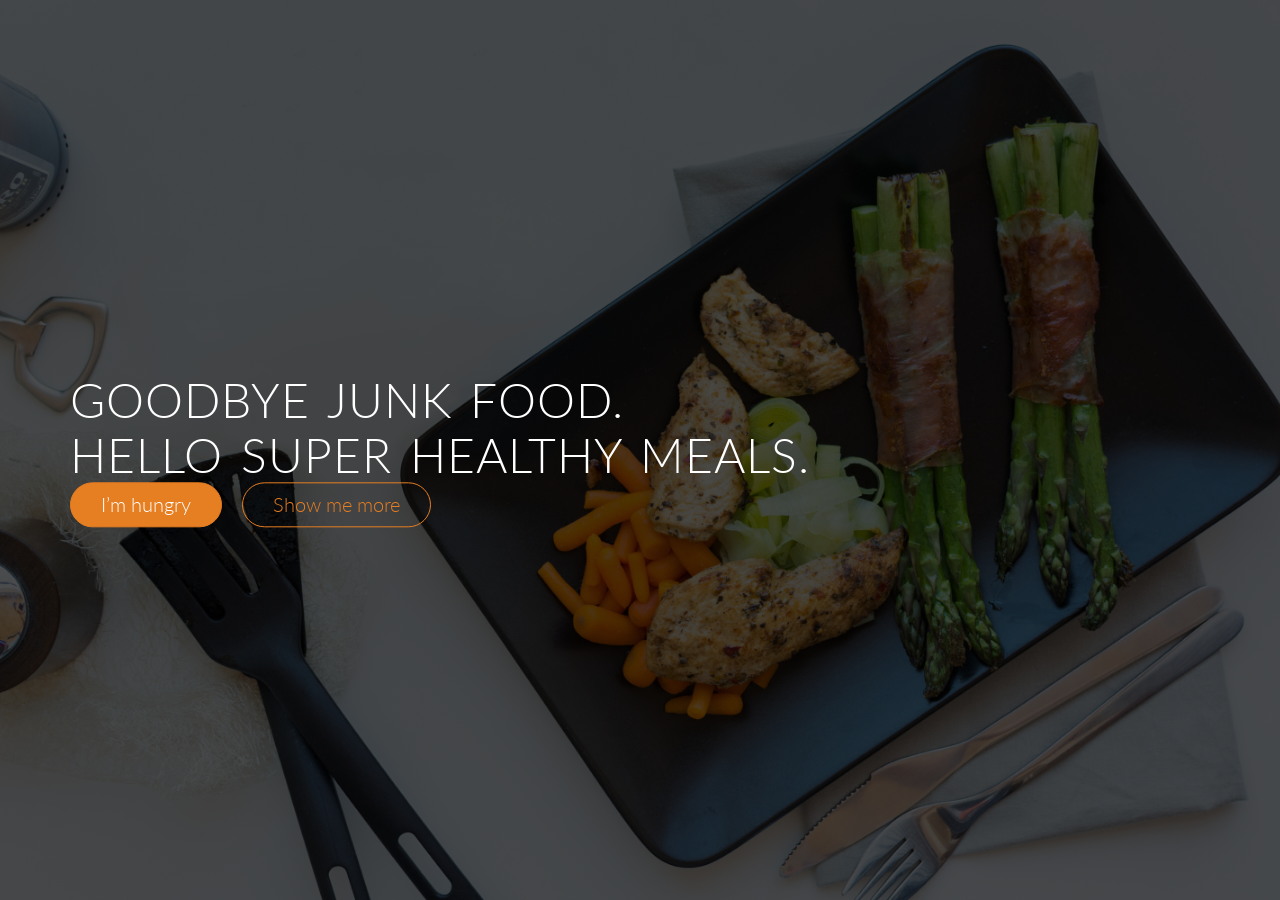
==== index.html @ d39f3443 "Updated" ====
<!DOCTYPE html>
<html lang="en">
    <head>
        <link rel="stylesheet" type="text/css" href="vendors/css/normalize.css">
        <link rel="stylesheet" type="text/css" href="resources/css/style.css">
        <link rel="stylesheet" type="text/css" href="vendors/css/grid.css">
        <link href="https://fonts.googleapis.com/css2?family=Lato:ital,wght@0,100;0,300;0,400;1,300&display=swap" rel="stylesheet">
        <title>The Food Factory</title>

    </head>

    <body>
        <header>
            <div class="hero-text-box">
                <h1>Goodbye junk food.<br> Hello super healthy meals.</h1>
                <a class ="btn btn-full" href="#">I’m hungry </a> 
                <a class ="btn btn-ghost" href="#">Show me more </a>
            </div>

        </header>

    </body>
</html>
---- resources/css/style.css ----
*{
    margin: 0;
    padding: 0;
    box-sizing: border-box;
}

html{
    background-color: #ffffff;
    color:#555555;
    font-weight: 300;
    font-size: 20px;
    font-family: 'Lato','Arial',sans-serif;
    text-rendering: optimizeLegibility;

}
.row{
    max-width: 1140px;
    margin: 0 auto;
}

header{
    background-image:linear-gradient(rgba(0,0,0,0.7),rgba(0,0,0,0.7)), url(img/hero.jpg);
    background-size: cover;
    background-position: center;
    height: 100vh;
}
h1{
    color: #ffffff;
    margin: 0;
    font-size: 240%;
    font-weight: 300;
    text-transform: uppercase;
    letter-spacing: 1px;
    word-spacing: 4px;
}
.hero-text-box{
    position: absolute;
    width: 1140px;
    top: 50%;
    left: 50%;
    transform: translate(-50%,-50%);
}
.btn:link,
.btn:visited {
    display: inline-block;
    padding: 10px 30px;
    font-weight: 300;
    text-decoration: none;
    border-radius: 200px;
    transition: background-color 0.2s,border 0.2s,color 0.2s;
}

.btn-full:link,
.btn-full:visited{
    background-color: #e67e22 ;
    border: 1px solid #e67e22;
    color: #ffffff;
    margin-right: 15px;
}
.btn-ghost:link,
.btn-ghost:visited{
    border: 1px solid #e67e22;
    color: #e67e22;
}
.btn:hover,
.btn:active{
    background-color: #cf6d17;
}

.btn-full:hover,
.btn-full:active{
    border: 1px solid #cf6d17;
}
.btn-ghost:hover,
.btn-ghost:active{
    border: 1px solid #cf6d17;
    color: #ffffff;
}
---- vendors/css/grid.css ----
/*  SECTIONS  ============================================================================= */

.section {
	clear: both;
	padding: 0px;
	margin: 0px;
}

/*  GROUPING  ============================================================================= */

.row {
    zoom: 1; /* For IE 6/7 (trigger hasLayout) */
}

.row:before,
.row:after {
    content:"";
    display:table;
}
.row:after {
    clear:both;
}

/*  GRID COLUMN SETUP   ==================================================================== */

.col {
	display: block;
	float:left;
	margin: 1% 0 1% 1.6%;
}

.col:first-child { margin-left: 0; } /* all browsers except IE6 and lower */


/*  REMOVE MARGINS AS ALL GO FULL WIDTH AT 480 PIXELS */

@media only screen and (max-width: 480px) {
	.col { 
		/*margin: 1% 0 1% 0%;*/
        margin: 0;
	}
}


/*  GRID OF TWO   ============================================================================= */


.span-2-of-2 {
	width: 100%;
}

.span-1-of-2 {
	width: 49.2%;
}

/*  GO FULL WIDTH AT LESS THAN 480 PIXELS */

@media only screen and (max-width: 480px) {
	.span-2-of-2 {
		width: 100%; 
	}
	.span-1-of-2 {
		width: 100%; 
	}
}


/*  GRID OF THREE   ============================================================================= */

	
.span-3-of-3 {
	width: 100%; 
}

.span-2-of-3 {
	width: 66.13%; 
}

.span-1-of-3 {
	width: 32.26%; 
}


/*  GO FULL WIDTH AT LESS THAN 480 PIXELS */

@media only screen and (max-width: 480px) {
	.span-3-of-3 {
		width: 100%; 
	}
	.span-2-of-3 {
		width: 100%; 
	}
	.span-1-of-3 {
		width: 100%;
	}
}

/*  GRID OF FOUR   ============================================================================= */

	
.span-4-of-4 {
	width: 100%; 
}

.span-3-of-4 {
	width: 74.6%; 
}

.span-2-of-4 {
	width: 49.2%; 
}

.span-1-of-4 {
	width: 23.8%; 
}


/*  GO FULL WIDTH AT LESS THAN 480 PIXELS */

@media only screen and (max-width: 480px) {
	.span-4-of-4 {
		width: 100%; 
	}
	.span-3-of-4 {
		width: 100%; 
	}
	.span-2-of-4 {
		width: 100%; 
	}
	.span-1-of-4 {
		width: 100%; 
	}
}


/*  GRID OF FIVE   ============================================================================= */

	
.span-5-of-5 {
	width: 100%;
}

.span-4-of-5 {
  	width: 79.68%; 
}

.span-3-of-5 {
  	width: 59.36%; 
}

.span-2-of-5 {
  	width: 39.04%;
}

.span-1-of-5 {
  	width: 18.72%;
}


/*  GO FULL WIDTH AT LESS THAN 480 PIXELS */

@media only screen and (max-width: 480px) {
	.span-5-of-5 {
		width: 100%; 
	}
	.span-4-of-5 {
		width: 100%; 
	}
	.span-3-of-5 {
		width: 100%; 
	}
	.span-2-of-5 {
		width: 100%; 
	}
	.span-1-of-5 {
		width: 100%; 
	}
}


/*  GRID OF SIX   ============================================================================= */


.span-6-of-6 {
	width: 100%;
}

.span-5-of-6 {
  	width: 83.06%;
}

.span-4-of-6 {
  	width: 66.13%;
}

.span-3-of-6 {
  	width: 49.2%;
}

.span-2-of-6 {
  	width: 32.26%;
}

.span-1-of-6 {
  	width: 15.33%;
}


/*  GO FULL WIDTH AT LESS THAN 480 PIXELS */

@media only screen and (max-width: 480px) {
	.span-6-of-6 {
		width: 100%; 
	}
	.span-5-of-6 {
		width: 100%; 
	}
	.span-4-of-6 {
		width: 100%; 
	}
	.span-3-of-6 {
		width: 100%; 
	}
	.span-2-of-6 {
		width: 100%; 
	}
	.span-1-of-6 {
		width: 100%; 
	}
}



/*  GRID OF SEVEN   ============================================================================= */


.span-7-of-7 {
	width: 100%;
}

.span-6-of-7 {
	width: 85.48%;
}

.span-5-of-7 {
  	width: 70.97%;
}

.span-4-of-7 {
  	width: 56.45%;
}

.span-3-of-7 {
  	width: 41.94%;
}

.span-2-of-7 {
  	width: 27.42%;
}

.span-1-of-7 {
  	width: 12.91%;
}


/*  GO FULL WIDTH AT LESS THAN 480 PIXELS */

@media only screen and (max-width: 480px) {
	.span-7-of-7 {
		width: 100%; 
	}
	.span-6-of-7 {
		width: 100%; 
	}
	.span-5-of-7 {
		width: 100%; 
	}
	.span-4-of-7 {
		width: 100%; 
	}
	.span-3-of-7 {
		width: 100%; 
	}
	.span-2-of-7 {
		width: 100%; 
	}
	.span-1-of-7 {
		width: 100%; 
	}
}


/*  GRID OF EIGHT   ============================================================================= */

	
.span-8-of-8 {
	width: 100%;
}

.span-7-of-8 {
	width: 87.3%; 
}

.span-6-of-8 {
	width: 74.6%; 
}

.span-5-of-8 {
	width: 61.9%; 
}

.span-4-of-8 {
	width: 49.2%; 
}

.span-3-of-8 {
	width: 36.5%;
}

.span-2-of-8 {
	width: 23.8%; 
}

.span-1-of-8 {
	width: 11.1%; 
}


/*  GO FULL WIDTH AT LESS THAN 480 PIXELS */

@media only screen and (max-width: 480px) {
	.span-8-of-8 {
		width: 100%; 
	}
	.span-7-of-8 {
		width: 100%; 
	}
	.span-6-of-8 {
		width: 100%; 
	}
	.span-5-of-8 {
		width: 100%; 
	}
	.span-4-of-8 {
		width: 100%; 
	}
	.span-3-of-8 {
		width: 100%; 
	}
	.span-2-of-8 {
		width: 100%; 
	}
	.span-1-of-8 {
		width: 100%; 
	}
}


/*  GRID OF NINE   ============================================================================= */


.span-9-of-9 {
	width: 100%;
}

.span-8-of-9 {
	width: 88.71%;
}

.span-7-of-9 {
	width: 77.42%; 
}

.span-6-of-9 {
	width: 66.13%; 
}

.span-5-of-9 {
	width: 54.84%; 
}

.span-4-of-9 {
	width: 43.55%; 
}

.span-3-of-9 {
	width: 32.26%;
}

.span-2-of-9 {
	width: 20.97%; 
}

.span-1-of-9 {
	width: 9.68%; 
}


/*  GO FULL WIDTH AT LESS THAN 480 PIXELS */

@media only screen and (max-width: 480px) {
	.span-9-of-9 {
		width: 100%; 
	}
	.span-8-of-9 {
		width: 100%; 
	}
	.span-7-of-9 {
		width: 100%; 
	}
	.span-6-of-9 {
		width: 100%; 
	}
	.span-5-of-9 {
		width: 100%; 
	}
	.span-4-of-9 {
		width: 100%; 
	}
	.span-3-of-9 {
		width: 100%; 
	}
	.span-2-of-9 {
		width: 100%; 
	}
	.span-1-of-9 {
		width: 100%; 
	}
}


/*  GRID OF TEN   ============================================================================= */


.span-10-of-10 {
	width: 100%;
}

.span-9-of-10 {
	width: 89.84%;
}

.span-8-of-10 {
	width: 79.68%;
}

.span-7-of-10 {
	width: 69.52%; 
}

.span-6-of-10 {
	width: 59.36%; 
}

.span-5-of-10 {
	width: 49.2%; 
}

.span-4-of-10 {
	width: 39.04%; 
}

.span-3-of-10 {
	width: 28.88%;
}

.span-2-of-10 {
	width: 18.72%; 
}

.span-1-of-10 {
	width: 8.56%; 
}


/*  GO FULL WIDTH AT LESS THAN 480 PIXELS */

@media only screen and (max-width: 480px) {
	.span-10-of-10 {
		width: 100%; 
	}
	.span-9-of-10 {
		width: 100%; 
	}
	.span-8-of-10 {
		width: 100%; 
	}
	.span-7-of-10 {
		width: 100%; 
	}
	.span-6-of-10 {
		width: 100%; 
	}
	.span-5-of-10 {
		width: 100%; 
	}
	.span-4-of-10 {
		width: 100%; 
	}
	.span-3-of-10 {
		width: 100%; 
	}
	.span-2-of-10 {
		width: 100%; 
	}
	.span-1-of-10 {
		width: 100%; 
	}
}


/*  GRID OF ELEVEN   ============================================================================= */

.span-11-of-11 {
	width: 100%;
}

.span-10-of-11 {
	width: 90.76%;
}

.span-9-of-11 {
	width: 81.52%;
}

.span-8-of-11 {
	width: 72.29%;
}

.span-7-of-11 {
	width: 63.05%; 
}

.span-6-of-11 {
	width: 53.81%; 
}

.span-5-of-11 {
	width: 44.58%; 
}

.span-4-of-11 {
	width: 35.34%; 
}

.span-3-of-11 {
	width: 26.1%;
}

.span-2-of-11 {
	width: 16.87%; 
}

.span-1-of-11 {
	width: 7.63%; 
}


/*  GO FULL WIDTH AT LESS THAN 480 PIXELS */

@media only screen and (max-width: 480px) {
	.span-11-of-11 {
		width: 100%; 
	}
	.span-10-of-11 {
		width: 100%; 
	}
	.span-9-of-11 {
		width: 100%; 
	}
	.span-8-of-11 {
		width: 100%; 
	}
	.span-7-of-11 {
		width: 100%; 
	}
	.span-6-of-11 {
		width: 100%; 
	}
	.span-5-of-11 {
		width: 100%; 
	}
	.span-4-of-11 {
		width: 100%; 
	}
	.span-3-of-11 {
		width: 100%; 
	}
	.span-2-of-11 {
		width: 100%; 
	}
	.span-1-of-11 {
		width: 100%; 
	}
}


/*  GRID OF TWELVE   ============================================================================= */

.span-12-of-12 {
	width: 100%;
}

.span-11-of-12 {
	width: 91.53%;
}

.span-10-of-12 {
	width: 83.06%;
}

.span-9-of-12 {
	width: 74.6%;
}

.span-8-of-12 {
	width: 66.13%;
}

.span-7-of-12 {
	width: 57.66%; 
}

.span-6-of-12 {
	width: 49.2%; 
}

.span-5-of-12 {
	width: 40.73%; 
}

.span-4-of-12 {
	width: 32.26%; 
}

.span-3-of-12 {
	width: 23.8%;
}

.span-2-of-12 {
	width: 15.33%; 
}

.span-1-of-12 {
	width: 6.86%; 
}


/*  GO FULL WIDTH AT LESS THAN 480 PIXELS */

@media only screen and (max-width: 480px) {
	.span-12-of-12 {
		width: 100%; 
	}
	.span-11-of-12 {
		width: 100%; 
	}
	.span-10-of-12 {
		width: 100%; 
	}
	.span-9-of-12 {
		width: 100%; 
	}
	.span-8-of-12 {
		width: 100%; 
	}
	.span-7-of-12 {
		width: 100%; 
	}
	.span-6-of-12 {
		width: 100%; 
	}
	.span-5-of-12 {
		width: 100%; 
	}
	.span-4-of-12 {
		width: 100%; 
	}
	.span-3-of-12 {
		width: 100%; 
	}
	.span-2-of-12 {
		width: 100%; 
	}
	.span-1-of-12 {
		width: 100%; 
	}
}
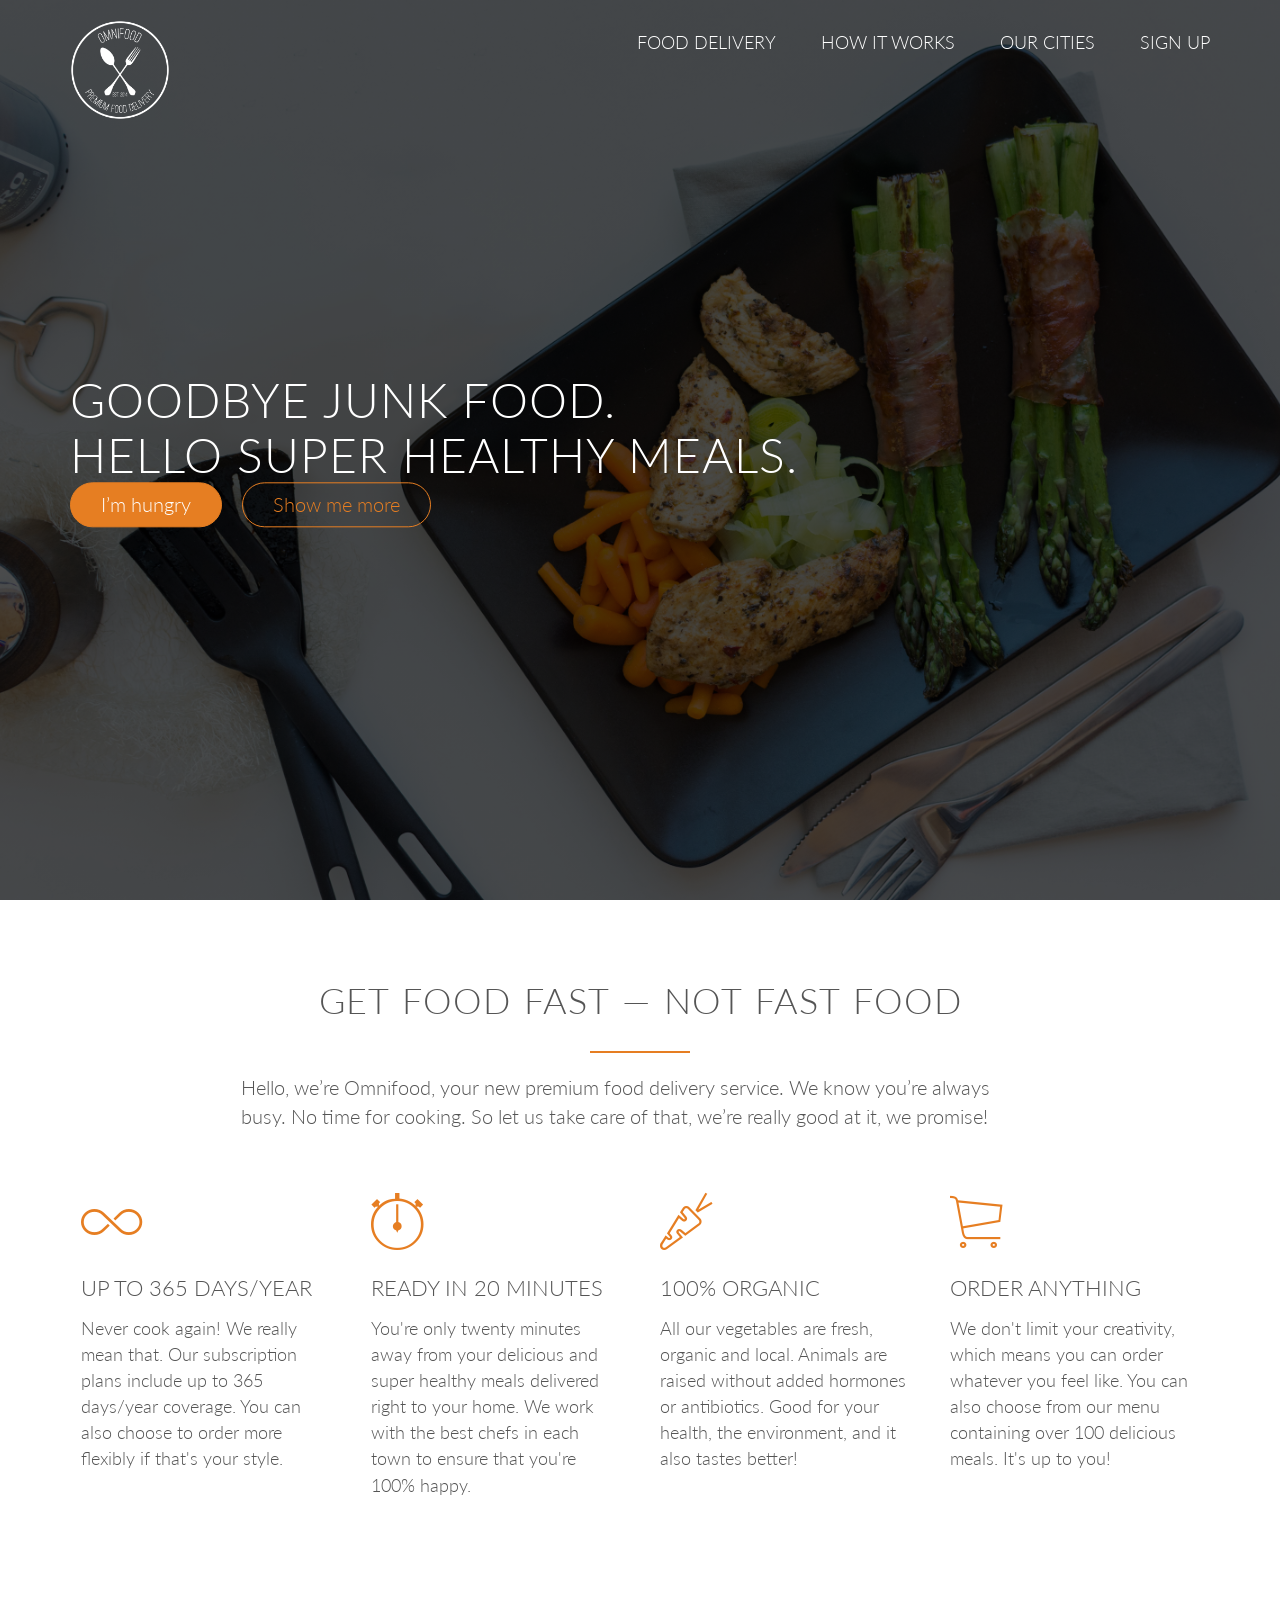
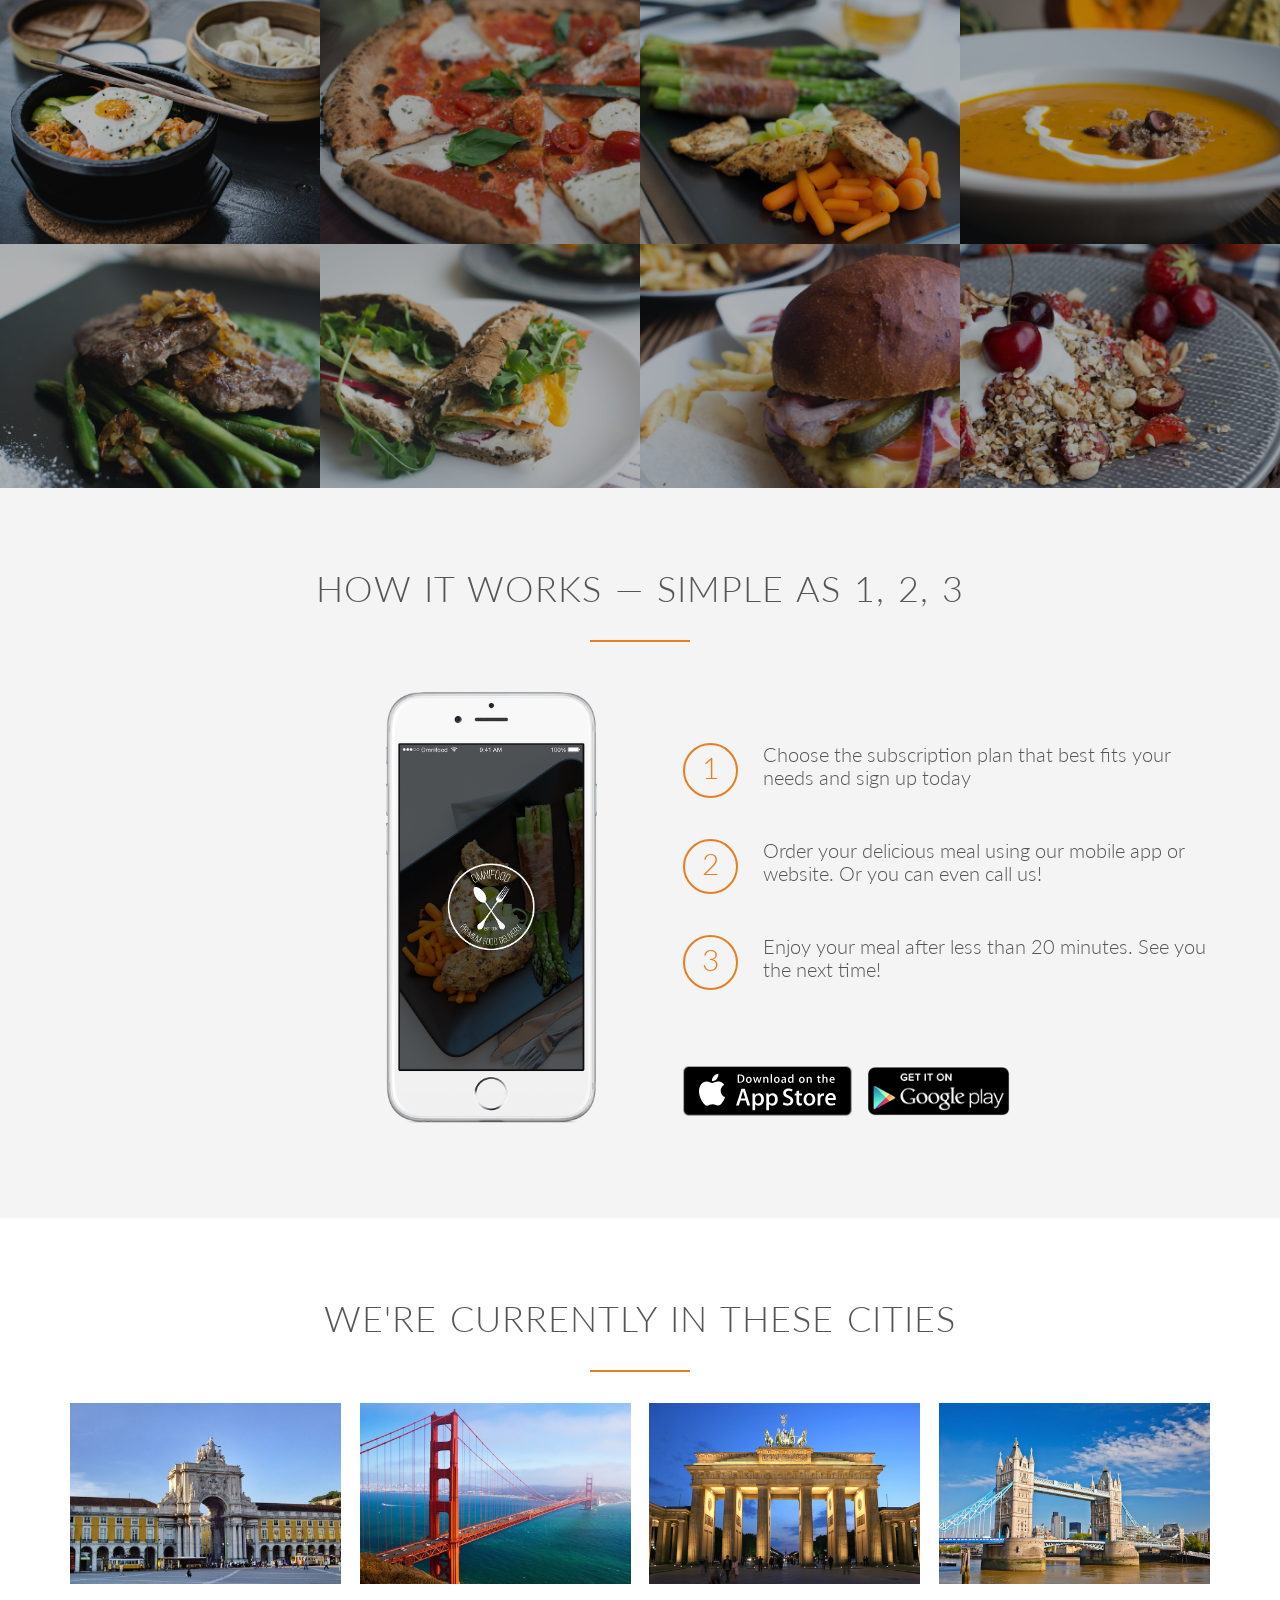
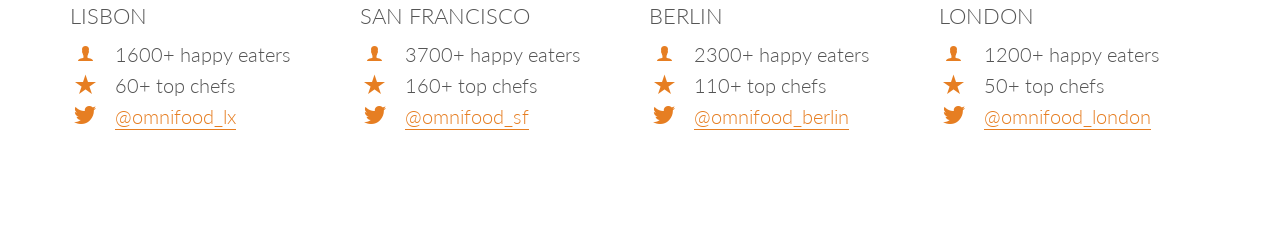
==== commit 0bbc74e0: "Updated New Sections" ====
--- a/index.html
+++ b/index.html
@@ -4,6 +4,7 @@
         <link rel="stylesheet" type="text/css" href="vendors/css/normalize.css">
         <link rel="stylesheet" type="text/css" href="resources/css/style.css">
         <link rel="stylesheet" type="text/css" href="vendors/css/grid.css">
+        <link rel="stylesheet" type="text/css" href="vendors/css/ionicons.min.css">
         <link href="https://fonts.googleapis.com/css2?family=Lato:ital,wght@0,100;0,300;0,400;1,300&display=swap" rel="stylesheet">
         <title>The Food Factory</title>
 
@@ -11,13 +12,207 @@
 
     <body>
         <header>
+            <nav>
+                <div class="row">
+                    <img src="resources/img/logo-white.png" alt="Omnifood logo" class ="logo">
+                    <ul class ="main-nav">
+                        <li><a href="#">Food delivery</a></li>
+                        <li><a href="#">How it works</a></li>
+                        <li><a href="#">Our cities</a></li>    
+                        <li><a href="#">Sign up</a></li>                            
+                    </ul>
+                </div>
+            </nav>
             <div class="hero-text-box">
                 <h1>Goodbye junk food.<br> Hello super healthy meals.</h1>
                 <a class ="btn btn-full" href="#">I’m hungry </a> 
                 <a class ="btn btn-ghost" href="#">Show me more </a>
             </div>
-
         </header>
-
+        <section class="section-features">
+            <div class="row">
+                <h2>Get food fast &mdash; not fast food</h2>
+                <p class="long-copy">
+                    Hello, we’re Omnifood, your new premium food delivery service. We know you’re always busy. No time for cooking. So let us take care of that, we’re really good at it, we promise!
+                </p>
+            </div>
+            <div class="row">
+                <div class="col span-1-of-4 box">
+                    <i class="ion-ios-infinite-outline icon-big"></i>
+                    <h3>Up to 365 days/year</h3>
+                    <p>
+                       Never cook again! We really mean that. Our subscription plans include up to 365 days/year coverage. You can also choose to order more flexibly if that's your style.
+                    </p>
+                </div>
+                <div class="col span-1-of-4 box">
+                    <i class="ion-ios-stopwatch-outline icon-big"></i>
+                    <h3>Ready in 20 minutes</h3>
+                    <p>
+                        You're only twenty minutes away from your delicious and super healthy meals delivered right to your home. We work with the best chefs in each town to ensure that you're 100% happy.
+                    </p>
+                </div>
+                <div class="col span-1-of-4 box">
+                    <i class="ion-ios-nutrition-outline icon-big"></i>
+                    <h3>100% organic</h3>
+                    <p>
+                        All our vegetables are fresh, organic and local. Animals are raised without added hormones or antibiotics. Good for your health, the environment, and it also tastes better!
+                    </p>
+                </div>
+                <div class="col span-1-of-4 box">
+                    <i class="ion-ios-cart-outline icon-big"></i>
+                    <h3>Order anything</h3>
+                    <p>
+                        We don't limit your creativity, which means you can order whatever you feel like. You can also choose from our menu containing over 100 delicious meals. It's up to you!
+                    </p>
+                </div>
+            </div>
+        </section>
+        <section class="section-meals">
+            <ul class="meal-showcase cleaxfix">
+                <li>
+                    <figure class="meal-photo">
+                        <img src="resources/img/1.jpg" alt="Korean bibimbap with egg and vegetables">
+                    </figure>
+                </li>
+                <li>
+                    <figure class="meal-photo">
+                        <img src="resources/img/2.jpg" alt="Simple italian pizza with cherry tomatoes">
+                    </figure>
+                </li>
+                <li>
+                    <figure class="meal-photo">
+                        <img src="resources/img/3.jpg" alt="Chicken breast steak with vegetables">
+                    </figure>
+                </li>
+                <li>
+                    <figure class="meal-photo">
+                        <img src="resources/img/4.jpg" alt="Autumn pumpkin soup">
+                    </figure>
+                </li>
+            </ul>
+            <ul class="meal-showcase cleaxfix ">
+                <li>
+                    <figure class="meal-photo">
+                        <img src="resources/img/5.jpg" alt="Paleo beef steak with vegetables">
+                    </figure>
+                </li>
+                <li>
+                    <figure class="meal-photo">
+                        <img src="resources/img/6.jpg" alt="Healthy baguette with egg and vegetables">
+                    </figure>
+                </li>
+                <li>
+                    <figure class="meal-photo">
+                        <img src="resources/img/7.jpg" alt="Burger with cheddar and bacon">
+                    </figure>
+                </li>
+                <li>
+                    <figure class="meal-photo">
+                        <img src="resources/img/8.jpg" alt="Granola with cherries and strawberries">
+                    </figure>
+                </li>
+            </ul>
+        </section>
+        <section class="section-steps">
+            <div class="row">
+                <h2>How it works &mdash; Simple as 1, 2, 3</h2>
+            </div>
+            <div class="row">
+                <div class="col span-1-of-2 steps-box">
+                    <img src="resources/img/app-iPhone.png" alt="Omnifood app on Iphone" class="app-screen">
+                </div>
+                <div class="col span-1-of-2 steps-box">
+                    <div class="work-steps">
+                        <div>1</div>
+                        <p>Choose the subscription plan that best fits your needs and sign up today</p>
+                    </div>
+                    <div class="work-steps">
+                        <div>2</div>
+                        <p>Order your delicious meal using our mobile app or website. Or you can even call us!</p>
+                    </div>
+                    <div class="work-steps">
+                        <div>3</div>
+                        <p>Enjoy your meal after less than 20 minutes. See you the next time!</p>
+                    </div>
+
+                    <a href="#" class="btn-app"><img src="resources/img/download-app.svg" alt="App Store Button"> </a>
+                    <a href="#" class="btn-app"><img src="resources/img/download-app-android.png" alt="Play Store Button"> </a>
+                </div>
+            </div>
+
+        </section>
+        <section class="section-cities">
+            <div class="row">
+                <h2>We're currently in these cities</h2>
+            </div>
+            <div class="row">
+                <div class="cities span-1-of-4 col">
+                    <img src="resources/img/lisbon-3.jpg" alt="Lisbon">
+                    <h3>Lisbon</h3>
+                    <div class="cityfeature">
+                        <i class="ion-ios-person icon-small"></i>
+                        1600+ happy eaters
+                    </div>
+                    <div class="cityfeature">
+                        <i class="ion-ios-star icon-small"></i>
+                        60+ top chefs
+                    </div>
+                    <div class="cityfeature">
+                        <i class="ion-social-twitter icon-small"></i>
+                        <a href="#">@omnifood_lx</a>
+                    </div>
+                </div>
+                <div class="cities span-1-of-4 col">
+                    <img src="resources/img/san-francisco.jpg" alt="San Francisco">
+                    <h3>San Francisco</h3>
+                    <div class="cityfeature">
+                        <i class="ion-ios-person icon-small"></i>
+                        3700+ happy eaters
+                    </div>
+                    <div class="cityfeature">
+                        <i class="ion-ios-star icon-small"></i>
+                        160+ top chefs
+                    </div>
+                    <div class="cityfeature">
+                        <i class="ion-social-twitter icon-small"></i>
+                        <a href="#">@omnifood_sf</a>
+                    </div> 
+                </div>
+                <div class="cities span-1-of-4 col">
+                    <img src="resources/img/berlin.jpg" alt="Berlin">
+                    <h3>Berlin</h3>
+                    <div class="cityfeature">
+                        <i class="ion-ios-person icon-small"></i>
+                        2300+ happy eaters
+                    </div>
+                    <div class="cityfeature">
+                        <i class="ion-ios-star icon-small"></i>
+                        110+ top chefs
+                    </div>
+                    <div class="cityfeature">
+                        <i class="ion-social-twitter icon-small"></i>
+                        <a href="#">@omnifood_berlin</a>
+                    </div>
+                </div>
+                <div class="cities span-1-of-4 col">
+                    <img src="resources/img/london.jpg" alt="London">
+                    <h3>London</h3>
+                    <div class="cityfeature">
+                        <i class="ion-ios-person icon-small"></i>
+                        1200+ happy eaters
+                    </div>
+                    <div class="cityfeature">
+                        <i class="ion-ios-star icon-small"></i>
+                        50+ top chefs
+                    </div>
+                    <div class="cityfeature">
+                        <i class="ion-social-twitter icon-small"></i>
+                        <a href="#">@omnifood_london</a>
+                    </div> 
+                </div>
+            </div>
+        </section>
     </body>
-</html>+</html>
+
+
--- a/resources/css/style.css
+++ b/resources/css/style.css
@@ -1,9 +1,11 @@
+/*-------------------------------------------------------*/
+/*BASIC SETUP*/
+/*-------------------------------------------------------*/
 *{
     margin: 0;
     padding: 0;
     box-sizing: border-box;
 }
-
 html{
     background-color: #ffffff;
     color:#555555;
@@ -11,35 +13,127 @@
     font-size: 20px;
     font-family: 'Lato','Arial',sans-serif;
     text-rendering: optimizeLegibility;
-
-}
+}
+section{
+    padding: 80px 0px;
+}
+.cleaxfix{zoom: 1}
+.cleaxfix:after{
+    content: '.';
+    clear: both;
+    display: block;
+    height: 0;
+    visibility: hidden;
+}
+/*-------------------------------------------------------*/
+/*REUSEABLE COMPONENT*/
+/*-------------------------------------------------------*/
+
 .row{
     max-width: 1140px;
     margin: 0 auto;
 }
-
-header{
-    background-image:linear-gradient(rgba(0,0,0,0.7),rgba(0,0,0,0.7)), url(img/hero.jpg);
-    background-size: cover;
-    background-position: center;
-    height: 100vh;
+h1,
+h2,
+h3{
+    font-weight: 300;
+    text-transform: uppercase;
 }
 h1{
     color: #ffffff;
     margin: 0;
     font-size: 240%;
-    font-weight: 300;
-    text-transform: uppercase;
     letter-spacing: 1px;
-    word-spacing: 4px;
-}
-.hero-text-box{
-    position: absolute;
-    width: 1140px;
-    top: 50%;
-    left: 50%;
-    transform: translate(-50%,-50%);
-}
+}
+h2{
+    font-size: 180%;
+    word-spacing: 2px;
+    text-align: center;
+    margin-bottom: 20px;
+    letter-spacing: 1px;
+}
+h3{
+    font-size: 110%;
+    margin-bottom: 15px;
+}
+h2:after{
+    display: block;
+    height: 2px;
+    background-color: #e67e22;
+    content: " ";
+    width: 100px;
+    margin: 0 auto;
+    margin-top: 30px;
+}
+.box{
+    padding: 1%;
+}
+
+/*-------------------------------------------------------*/
+/*Paragraph*/
+/*-------------------------------------------------------*/
+.long-copy{
+    line-height: 145%;
+    width: 70%;
+    margin-left: 15%;
+}
+.box p{
+    font-size: 90%;
+    line-height: 145%;
+}
+
+/*-------------------------------------------------------*/
+/*Features*/
+/*-------------------------------------------------------*/
+.section-features .long-copy{
+    margin-bottom: 30px;
+}
+
+/*-------------------------------------------------------*/
+/*ICONS*/
+/*-------------------------------------------------------*/
+.icon-big{
+    font-size: 350%;
+    display: block;
+    color: #e67e22;
+    margin-bottom: 10px;
+}
+.icon-small{
+    display: inline-block;
+    width: 30px;
+    text-align: center;
+    color: #e67e22;
+    font-size: 120%;
+    margin-right: 10px;
+
+    /*secret to align icon and text*/
+    line-height: 120%;
+    vertical-align: middle;
+    margin-top: -5px;
+}
+
+/*-------------------------------------------------------*/
+/*Generic Links*/
+/*-------------------------------------------------------*/
+
+a:link,
+a:visited{
+    color: #e67e22;
+    text-decoration: none;
+    padding-bottom: 1px;
+    border-bottom: 1px solid #e67e22;
+    transition: border-bottom 0.2s color 0.2s;
+}
+a:hover,
+a:active{
+    color: #555555;
+    border-bottom: 1px solid transparent;
+}
+
+/*-------------------------------------------------------*/
+/*BUTTONS*/
+/*-------------------------------------------------------*/
+
 .btn:link,
 .btn:visited {
     display: inline-block;
@@ -49,7 +143,6 @@
     border-radius: 200px;
     transition: background-color 0.2s,border 0.2s,color 0.2s;
 }
-
 .btn-full:link,
 .btn-full:visited{
     background-color: #e67e22 ;
@@ -66,7 +159,6 @@
 .btn:active{
     background-color: #cf6d17;
 }
-
 .btn-full:hover,
 .btn-full:active{
     border: 1px solid #cf6d17;
@@ -76,3 +168,145 @@
     border: 1px solid #cf6d17;
     color: #ffffff;
 }
+
+/*-------------------------------------------------------*/
+/*HEADER*/
+/*-------------------------------------------------------*/
+
+header{
+    background-image:linear-gradient(rgba(0,0,0,0.7),rgba(0,0,0,0.7)), url(img/hero.jpg);
+    background-size: cover;
+    background-position: center;
+    height: 100vh;
+}
+.hero-text-box{
+    position: absolute;
+    width: 1140px;
+    top: 50%;
+    left: 50%;
+    transform: translate(-50%,-50%);
+}
+.logo{
+    height: 100px;
+    width: auto;
+    float: left;
+    margin-top: 20px;
+
+}
+.main-nav{
+    float: right;
+    list-style: none;
+    margin-top: 30px;
+}
+.main-nav li{
+    display: inline-block;
+    margin-left: 40px;
+}
+.main-nav li a:link,
+.main-nav li a:visited{
+    padding-bottom:  8px;
+    color: #ffffff;
+    text-decoration: none;
+    text-transform: uppercase;
+    font-size: 90%;
+    border-bottom: 2px solid transparent;
+    transition: border-bottom 0.2s;
+}
+.main-nav li a:hover,
+.main-nav li a:active{
+    border-bottom: 2px solid #e67e22;
+}
+
+/*-------------------------------------------------------*/
+/*MEALS*/
+/*-------------------------------------------------------*/
+.section-meals{
+    padding: 0;
+}
+.meal-showcase{
+    list-style: none;
+    width: 100%;
+}
+.meal-showcase li{
+    display: block;
+    float: left;
+    width: 25%;
+}
+.meal-photo{
+    width: 100%;
+    margin: 0;
+    overflow: hidden;
+    background-color: #000000;
+}
+.meal-photo img{
+    opacity: 0.7;
+    width: 100%;
+    height: auto;
+    transform: scale(1.15);
+    transition: transform 0.5s ,opacity 0.5s;
+}
+.meal-photo img:hover{
+    transform: scale(1.03);
+    opacity: 1;
+}
+
+/*-------------------------------------------------------*/
+/*HOW IT WORKS*/
+/*-------------------------------------------------------*/
+.section-steps{
+    background-color: #f4f4f4;
+}
+
+.steps-box:first-child{
+    text-align: right;
+    padding-right: 3%;
+    margin-top: 30px;
+}
+.steps-box:last-child{
+    padding-left: 3%;
+    padding-top: 70px;
+}
+.app-screen{
+    width: 40%;
+}
+.work-steps{
+    margin-bottom: 50px;
+}
+.work-steps:last-of-type{
+    margin-bottom: 85px;
+}
+.work-steps div{
+    color: #e67e22;
+    border:2px solid #e67e22;
+    display: inline-block;
+    border-radius: 50%;
+    height: 55px;
+    width: 55px;
+    text-align: center;
+    float: left;
+    padding: 5px;
+    font-size: 150%;
+    margin-right: 25px;
+}
+.btn-app img{
+    height: 50px;
+    width: auto;
+    margin-right: 10px;
+}
+.btn-app:link,
+.btn-app:visited{
+    border: 0;
+}
+
+/*-------------------------------------------------------*/
+/*HOW IT WORKS*/
+/*-------------------------------------------------------*/
+
+.cities img{
+    width: 100%;
+    height: auto;
+    margin-bottom: 15px;
+}
+.cityfeature{
+    margin-bottom: 5px;
+}
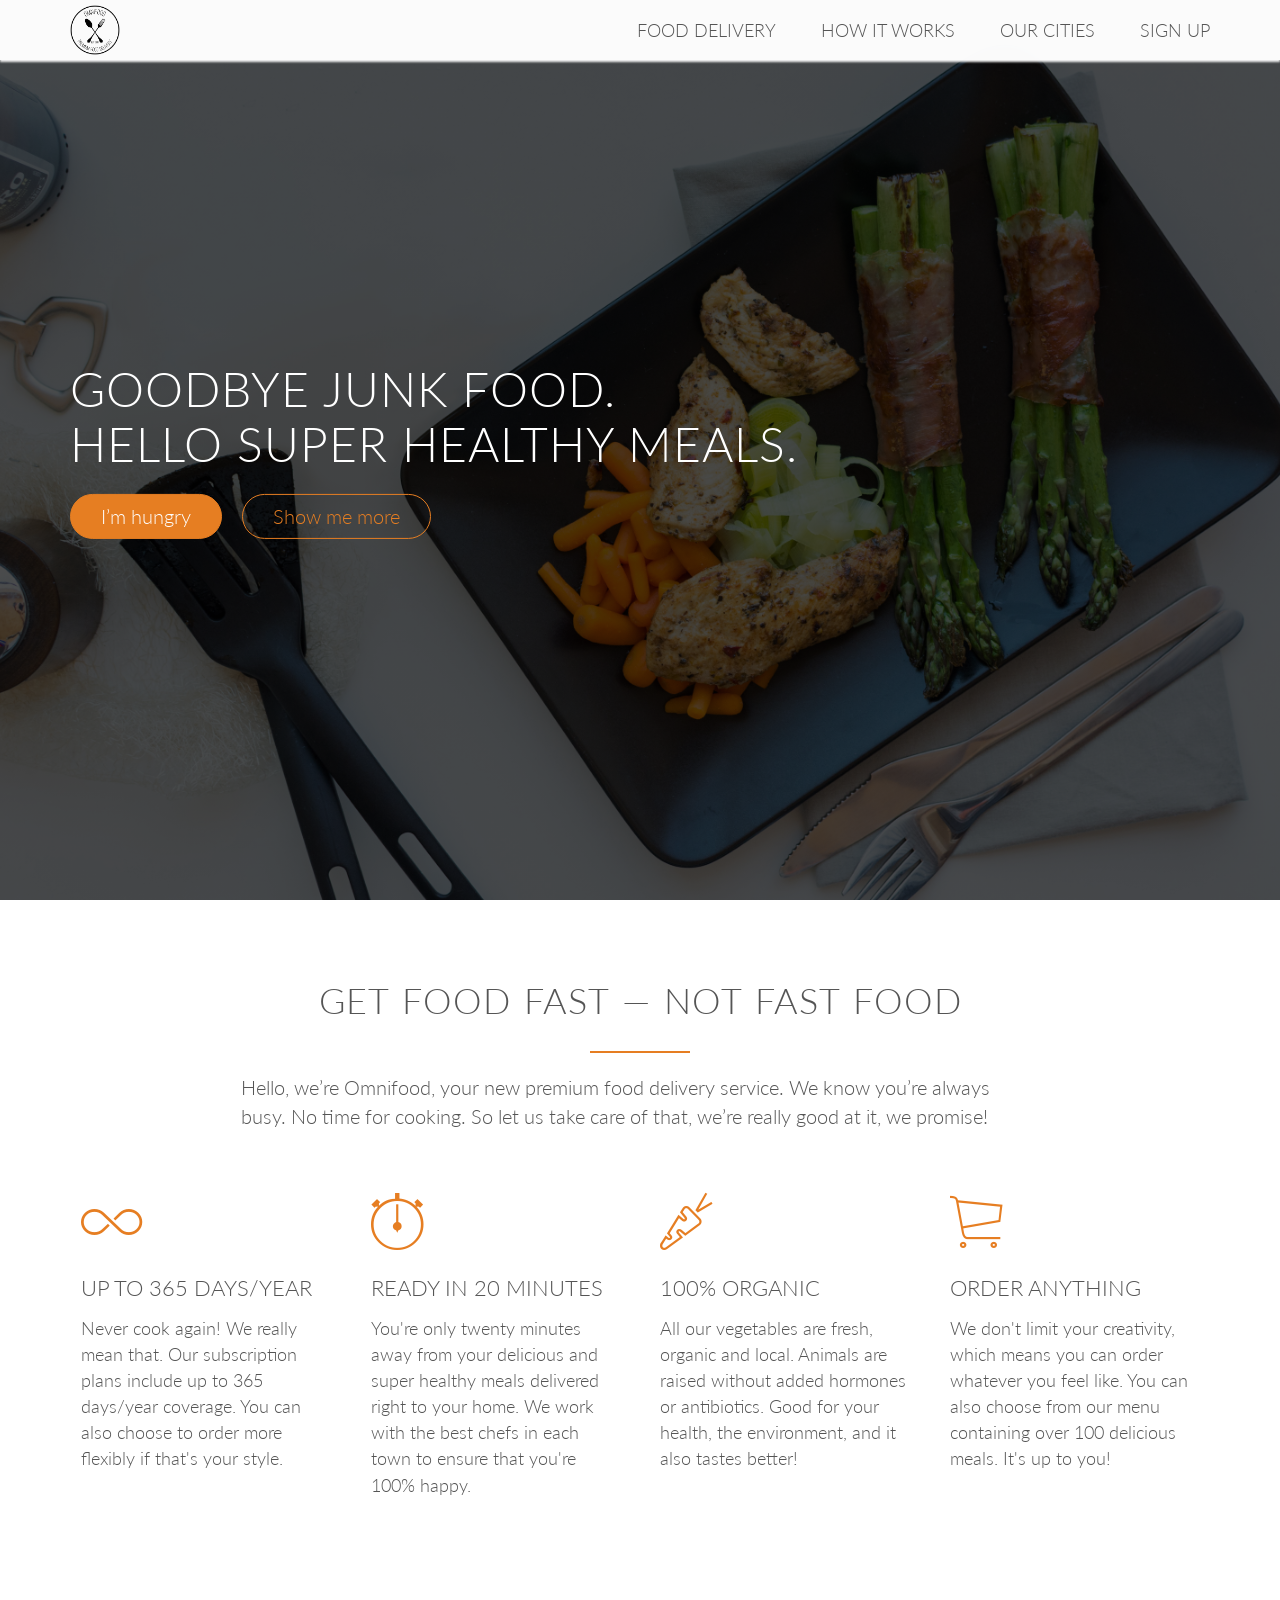
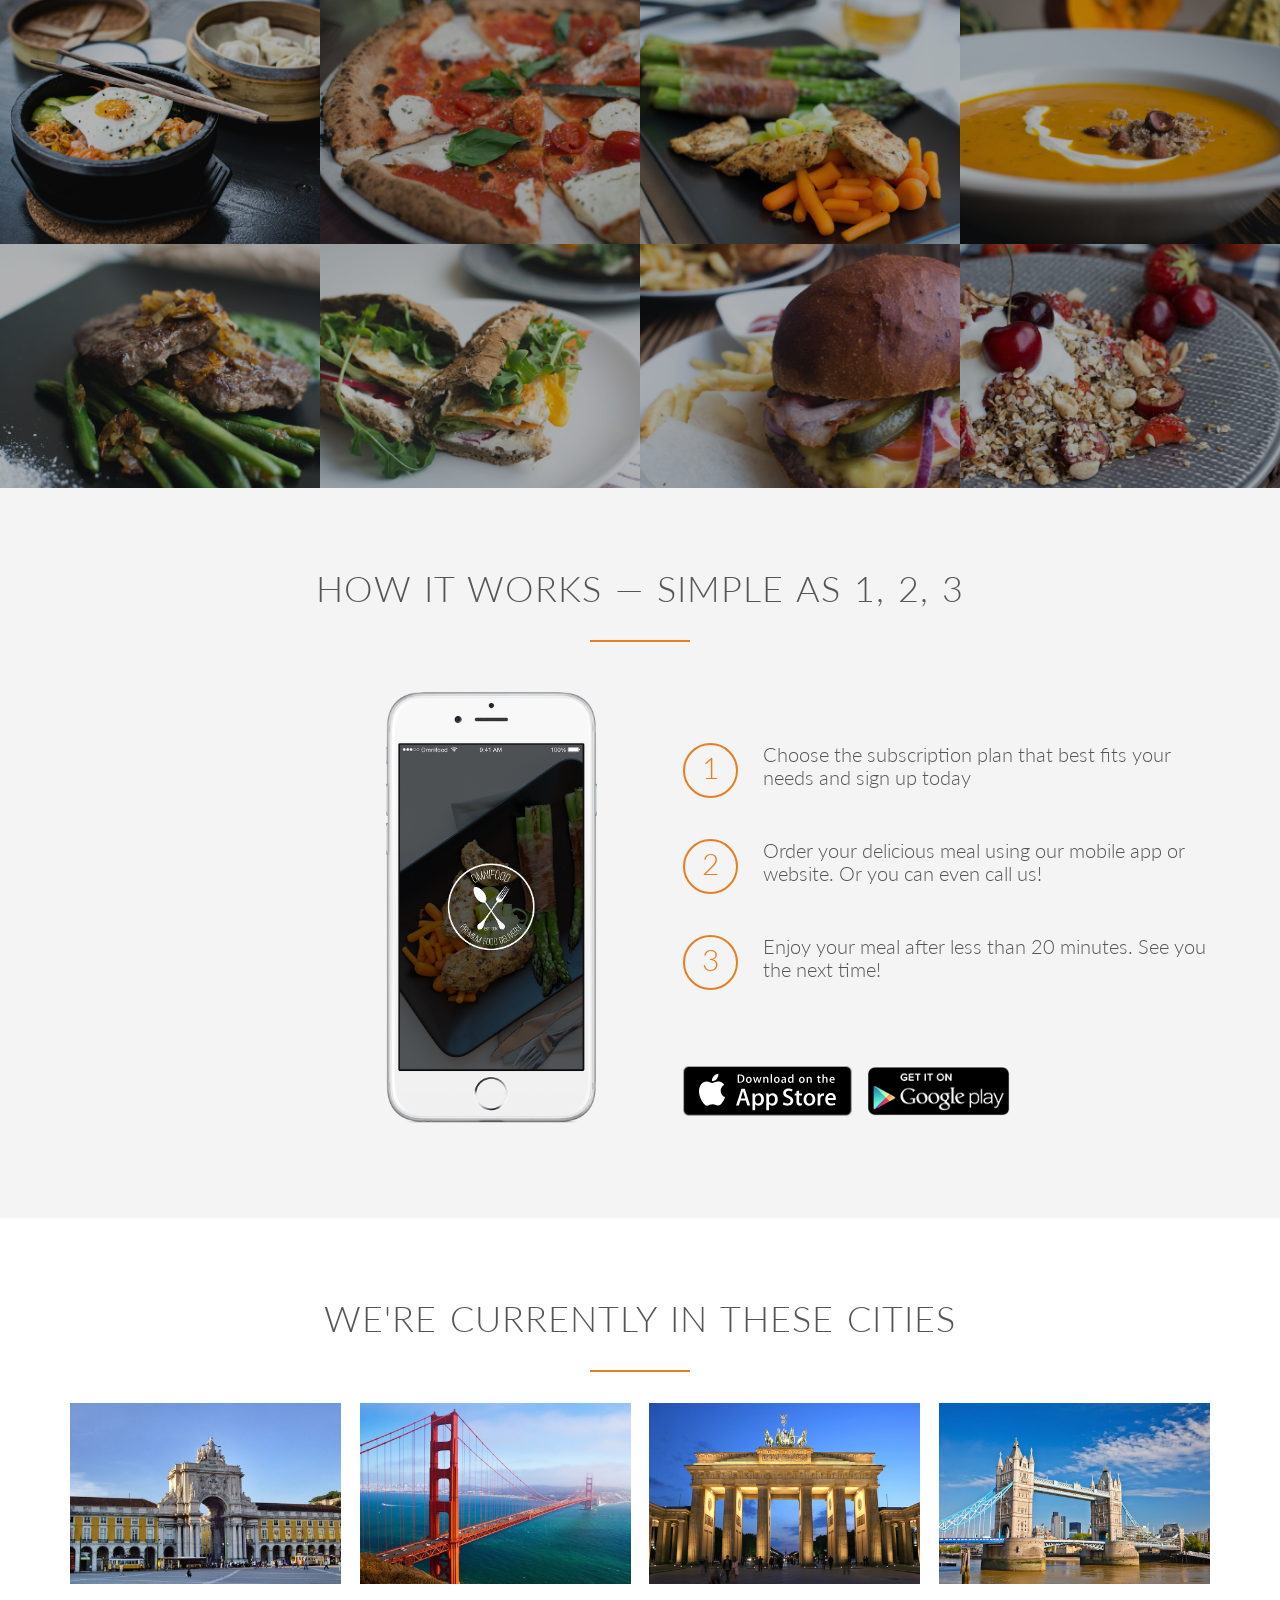
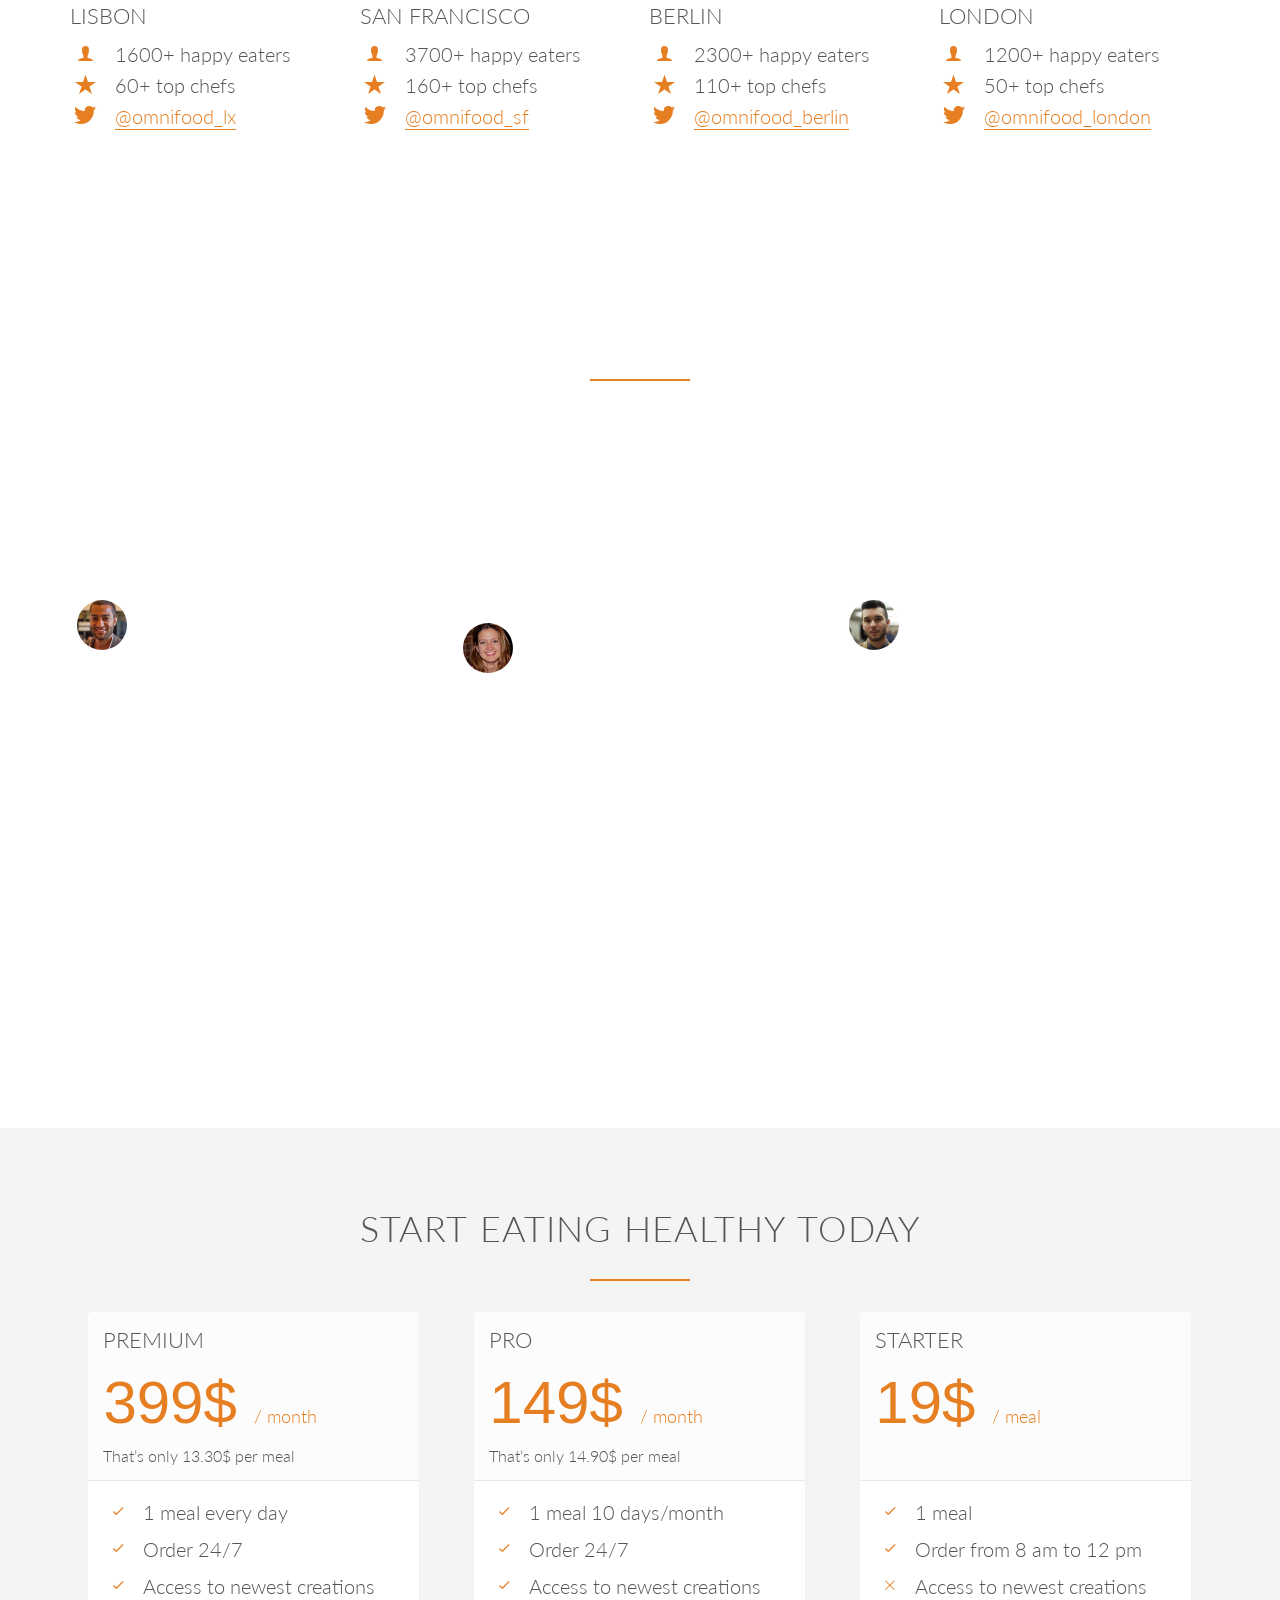
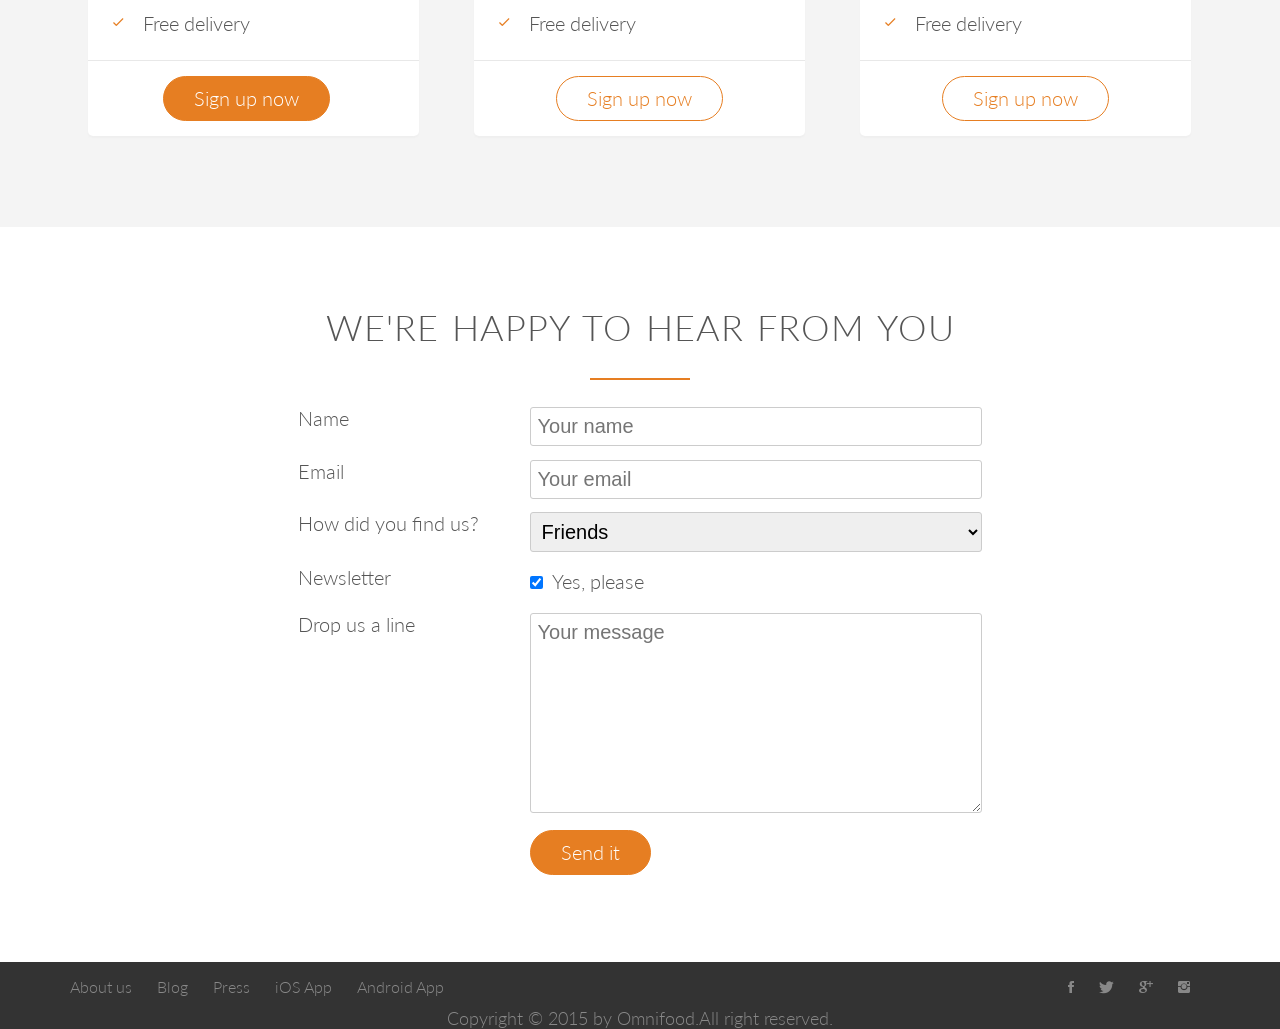
==== commit c496ae77: "Updated" ====
--- a/index.html
+++ b/index.html
@@ -1,10 +1,12 @@
 <!DOCTYPE html>
 <html lang="en">
     <head>
+        <meta name="viewport" content="width=device-width, initial-scale=1.0">
         <link rel="stylesheet" type="text/css" href="vendors/css/normalize.css">
         <link rel="stylesheet" type="text/css" href="resources/css/style.css">
         <link rel="stylesheet" type="text/css" href="vendors/css/grid.css">
         <link rel="stylesheet" type="text/css" href="vendors/css/ionicons.min.css">
+        <link rel="stylesheet" type="text/css" href="resources/css/queries.css">
         <link href="https://fonts.googleapis.com/css2?family=Lato:ital,wght@0,100;0,300;0,400;1,300&display=swap" rel="stylesheet">
         <title>The Food Factory</title>
 
@@ -15,21 +17,22 @@
             <nav>
                 <div class="row">
                     <img src="resources/img/logo-white.png" alt="Omnifood logo" class ="logo">
+                    <img src="resources/img/logo.png" alt="Omnifood logo black" class ="logo-black">
                     <ul class ="main-nav">
-                        <li><a href="#">Food delivery</a></li>
-                        <li><a href="#">How it works</a></li>
-                        <li><a href="#">Our cities</a></li>    
-                        <li><a href="#">Sign up</a></li>                            
+                        <li><a href="#features">Food delivery</a></li>
+                        <li><a href="#works">How it works</a></li>
+                        <li><a href="#cities">Our cities</a></li>    
+                        <li><a href="#plans">Sign up</a></li>                            
                     </ul>
                 </div>
             </nav>
             <div class="hero-text-box">
                 <h1>Goodbye junk food.<br> Hello super healthy meals.</h1>
-                <a class ="btn btn-full" href="#">I’m hungry </a> 
-                <a class ="btn btn-ghost" href="#">Show me more </a>
+                <a class ="btn btn-full js--scroll-to-plans" href="#">I’m hungry </a> 
+                <a class ="btn btn-ghost js--scroll-to-start" href="#">Show me more </a>
             </div>
         </header>
-        <section class="section-features">
+        <section class="section-features js--section-features" id="features">
             <div class="row">
                 <h2>Get food fast &mdash; not fast food</h2>
                 <p class="long-copy">
@@ -113,7 +116,7 @@
                 </li>
             </ul>
         </section>
-        <section class="section-steps">
+        <section class="section-steps" id='works'>
             <div class="row">
                 <h2>How it works &mdash; Simple as 1, 2, 3</h2>
             </div>
@@ -141,7 +144,7 @@
             </div>
 
         </section>
-        <section class="section-cities">
+        <section class="section-cities" id="cities">
             <div class="row">
                 <h2>We're currently in these cities</h2>
             </div>
@@ -212,7 +215,189 @@
                 </div>
             </div>
         </section>
+
+        <section class="section-testimonials">
+            <div class="row">
+                <h2>Our customers can't live without us</h2>
+            </div>
+            <div class="row">
+                <div class="col span-1-of-3 feedback">
+                    <blockquote>
+                        Omnifood is just awesome! I just launched a startup which leaves me with no time for cooking, so Omnifood is a life-saver. Now that I got used to it, I couldn't live without my daily meals!
+                        <cite><img src="resources/img/customer-1.jpg" alt="customer-1">Alberto Duncan</cite>
+                    </blockquote>
+                </div>
+                <div class="col span-1-of-3 feedback">
+                    <blockquote>
+                        Inexpensive, healthy and great-tasting meals, delivered right to my home. We have lots of food delivery here in Lisbon, but no one comes even close to Omifood. Me and my family are so in love!
+                        <cite><img src="resources/img/customer-2.jpg" alt="customer-2">Joana Silva</cite>
+                    </blockquote>
+                </div>
+                <div class="col span-1-of-3 feedback">
+                    <blockquote>
+                        I was looking for a quick and easy food delivery service in San Franciso. I tried a lot of them and ended up with Omnifood. Best food delivery service in the Bay Area. Keep up the great work!
+                        <cite><img src="resources/img/customer-3.jpg" alt="customer-3">Milton Chapman</cite>
+                    </blockquote>
+                </div>
+            </div>
+        </section>
+        <section class="section-plans js--section-plans" id="plans">
+            <div class="row">
+                <h2>Start eating healthy today</h2>
+            </div>
+            <div class="row">
+                <div class="col span-1-of-3">
+                    <div class="plan-box">
+                        <div>
+                            <h3>Premium</h3>
+                            <p class="plan-price">399$ <span>/ month</span></p>
+                            <p class="plan-price-meal">That’s only 13.30$ per meal</p>
+                        </div>
+                        <div>
+                            <ul>
+                                <li><i class="ion-ios-checkmark-empty icon-small"></i>1 meal every day</li>
+                                <li><i class="ion-ios-checkmark-empty icon-small"></i>Order 24/7</li>
+                                <li><i class="ion-ios-checkmark-empty icon-small"></i>Access to newest creations</li>
+                                <li><i class="ion-ios-checkmark-empty icon-small"></i>Free delivery</li>
+                            </ul>
+                        </div>
+                        <div>
+                            <a href="#" class="btn btn-full">Sign up now</a>
+                        </div>
+                    </div>
+                </div>
+                <div class="col span-1-of-3">
+                    <div class="plan-box">
+                        <div>
+                            <h3>Pro</h3>
+                            <p class="plan-price">149$ <span>/ month</span></p>
+                            <p class="plan-price-meal">That’s only 14.90$ per meal</p>
+                        </div>
+                        <div>
+                            <ul>
+                                <li><i class="ion-ios-checkmark-empty icon-small"></i>1 meal 10 days/month</li>
+                                <li><i class="ion-ios-checkmark-empty icon-small"></i>Order 24/7</li>
+                                <li><i class="ion-ios-checkmark-empty icon-small"></i>Access to newest creations</li>
+                                <li><i class="ion-ios-checkmark-empty icon-small"></i>Free delivery</li>
+                            </ul>
+                        </div>
+                        <div>
+                            <a href="#" class="btn btn-ghost">Sign up now</a>
+                        </div>
+                    </div>
+                </div>
+                <div class="col span-1-of-3">
+                    <div class="plan-box">
+                        <div>
+                            <h3>Starter</h3>
+                            <p class="plan-price">19$ <span>/ meal</span></p>
+                            <p class="plan-price-meal">&nbsp;</p>
+                        </div>
+                        <div>
+                            <ul>
+                                <li><i class="ion-ios-checkmark-empty icon-small"></i>1 meal</li>
+                                <li><i class="ion-ios-checkmark-empty icon-small"></i>Order from 8 am to 12 pm</li>
+                                <li><i class="ion-ios-close-empty icon-small"></i>Access to newest creations</li>
+                                <li><i class="ion-ios-checkmark-empty icon-small"></i>Free delivery</li>
+                            </ul>
+                        </div>
+                        <div>
+                            <a href="#" class="btn btn-ghost">Sign up now</a>
+                        </div>
+                    </div>
+                </div>
+            </div>
+        </section>
+        <section class="section-form">
+            <div class="row">
+                <h2>We're happy to hear from you</h2>
+            </div>
+            <div class="row">
+                <form method="post" action="#" class="contact-form">
+                    <div class="row">
+                        <div class="col span-1-of-3">
+                            <label for="name">Name</label>
+                        </div>
+                        <div class="col span-2-of-3">
+                            <input type="text" name="name" id="name" placeholder="Your name" required>
+                        </div>
+                    </div>
+                    <div class="row">
+                        <div class="col span-1-of-3">
+                            <label for="email">Email</label>
+                        </div>
+                        <div class="col span-2-of-3">
+                            <input type="email" name="email" id="email" placeholder="Your email" required>
+                        </div>
+                    </div>
+                    <div class="row">
+                        <div class="col span-1-of-3">
+                            <label for="find-us">How did you find us?</label>
+                        </div>
+                        <div class="col span-2-of-3">
+                            <select name="find-us" id="find-us">
+                                <option value="friends" selected>Friends</option>
+                                <option value="search">Search Engine</option>
+                                <option value="ad">Advertisement</option>
+                                <option value="other">Other</option>
+                            </select>
+                        </div>
+                    </div>
+                    <div class="row">
+                        <div class="col span-1-of-3">
+                            <label>Newsletter</label>
+                        </div>
+                        <div class="col span-2-of-3">
+                            <input type="checkbox" name="news" id="news" checked> Yes, please
+                        </div>
+                    </div>
+                    <div class="row">
+                        <div class="col span-1-of-3">
+                            <label>Drop us a line</label>
+                        </div>
+                        <div class="col span-2-of-3">
+                            <textarea name="message" placeholder="Your message"></textarea>
+                        </div>
+                    </div>
+                    <div class="row">
+                        <div class="col span-1-of-3">
+                            <label>&nbsp;</label>
+                        </div>
+                        <div class="col span-2-of-3">
+                            <input type="submit" value="Send it">
+                        </div>
+                    </div>
+                </form>
+            </div>
+        </section>
+        <footer>
+            <div class="row">
+                <div class="col span-1-of-2 nav-1">
+                    <ul class="footer-nav">
+                        <li><a href="#">About us</a></li>
+                        <li><a href="#">Blog</a></li>
+                        <li><a href="#">Press</a></li>
+                        <li><a href="#">iOS App</a></li>
+                        <li><a href="#">Android App</a></li>                        
+                    </ul>
+                </div>
+                <div class="col span-1-of-2 nav-2">
+                    <ul class="social-links">
+                        <li><a href="#"><i class="ion-social-facebook"></i></a></li>
+                        <li><a href="#"><i class="ion-social-twitter"></i></a></li>
+                        <li><a href="#"><i class="ion-social-googleplus"></i></a></li>
+                        <li><a href="#"><i class="ion-social-instagram"></i></a></li>
+                    </ul>
+                </div>
+            </div>
+            <div class="row">
+                <p>
+                    Copyright &COPY; 2015 by Omnifood.All right reserved.
+                </p>
+            </div>
+        </footer>
+        <script src="https://ajax.googleapis.com/ajax/libs/jquery/1.12.4/jquery.min.js"></script>
+        <script src="vendors/js/jquery.waypoints.min.js"></script>
+        <script src="resources/js/script.js"></script>
     </body>
 </html>
-
-
--- a/resources/css/style.css
+++ b/resources/css/style.css
@@ -6,13 +6,15 @@
     padding: 0;
     box-sizing: border-box;
 }
-html{
+html,
+body{
     background-color: #ffffff;
     color:#555555;
     font-weight: 300;
     font-size: 20px;
     font-family: 'Lato','Arial',sans-serif;
     text-rendering: optimizeLegibility;
+    overflow-x: hidden;
 }
 section{
     padding: 80px 0px;
@@ -135,7 +137,8 @@
 /*-------------------------------------------------------*/
 
 .btn:link,
-.btn:visited {
+.btn:visited,
+input[type=submit] {
     display: inline-block;
     padding: 10px 30px;
     font-weight: 300;
@@ -144,7 +147,8 @@
     transition: background-color 0.2s,border 0.2s,color 0.2s;
 }
 .btn-full:link,
-.btn-full:visited{
+.btn-full:visited,
+input[type=submit] {
     background-color: #e67e22 ;
     border: 1px solid #e67e22;
     color: #ffffff;
@@ -156,7 +160,9 @@
     color: #e67e22;
 }
 .btn:hover,
-.btn:active{
+.btn:active,
+input[type=submit]:hover,
+input[type=submit]:active{
     background-color: #cf6d17;
 }
 .btn-full:hover,
@@ -178,6 +184,7 @@
     background-size: cover;
     background-position: center;
     height: 100vh;
+    background-attachment: fixed;
 }
 .hero-text-box{
     position: absolute;
@@ -186,17 +193,26 @@
     left: 50%;
     transform: translate(-50%,-50%);
 }
-.logo{
+.hero-text-box a { margin-top: 2%;}
+.logo {
     height: 100px;
     width: auto;
     float: left;
     margin-top: 20px;
-
-}
+}
+.logo-black {
+    display: none;
+    height: 50px;
+    width: auto;
+    float: left;
+    margin-top: 5px;
+    margin-bottom: 5px;
+}
+/* Main Navi */
 .main-nav{
     float: right;
     list-style: none;
-    margin-top: 30px;
+    margin-top: 50px;
 }
 .main-nav li{
     display: inline-block;
@@ -204,7 +220,7 @@
 }
 .main-nav li a:link,
 .main-nav li a:visited{
-    padding-bottom:  8px;
+    padding:  8px 0;
     color: #ffffff;
     text-decoration: none;
     text-transform: uppercase;
@@ -215,6 +231,30 @@
 .main-nav li a:hover,
 .main-nav li a:active{
     border-bottom: 2px solid #e67e22;
+}
+/* Sticky Navi */
+.sticky .main-nav{
+    margin-top: 18px;
+}
+.sticky{
+    position: fixed;
+    top: 0;
+    left: 0;
+    width: 100%;
+    background-color: rgba(255, 255, 255, 0.98);
+    box-shadow: 0 2px 2px #efefef;
+    z-index: 9999;
+}
+.sticky .main-nav li a:link,
+.sticky .main-nav li a:visited{
+    padding:  17px 0;
+    color: #555555;
+}
+.sticky .logo {
+    display: none;
+}
+.sticky .logo-black {
+    display: block;
 }
 
 /*-------------------------------------------------------*/
@@ -299,7 +339,7 @@
 }
 
 /*-------------------------------------------------------*/
-/*HOW IT WORKS*/
+/*Cities*/
 /*-------------------------------------------------------*/
 
 .cities img{
@@ -309,4 +349,196 @@
 }
 .cityfeature{
     margin-bottom: 5px;
+}
+
+/*-------------------------------------------------------*/
+/*Customer Testimonials*/
+/*-------------------------------------------------------*/
+
+.section-testimonials{
+    background-image:linear-gradient(rgba(0,0,0,0.8),rgba(0,0,0,0.8)), url(img/back-customers.jpg);
+    background-size: cover;
+    background-position: center;
+    height: 100vh;
+    width: auto;
+    background-attachment: fixed;
+}
+.feedback blockquote,
+.section-testimonials h2{
+    color: #ffffff;
+}
+.feedback blockquote{
+    padding: 2%;
+    font-style: italic;
+    position: relative;
+    margin-top: 40px;
+}
+.feedback cite{
+    font-size: 90%;
+    margin-top: 25px;
+    display: block;
+}
+.feedback blockquote:before{
+    content: "\201C";
+    font-size: 400%;
+    display: block;
+    position: absolute;
+    top:-40px;
+    left: -5px;
+}
+.feedback cite img{
+    height: 50px;
+    border-radius: 50%;
+    margin-right: 10px;
+    vertical-align: middle;
+}
+
+/*-------------------------------------------------------*/
+/*Plans*/
+/*-------------------------------------------------------*/
+.section-plans{
+    background-color: #f4f4f4;
+}
+.plan-box{
+    background-color: #ffffff;
+    border-radius: 5px;
+    width: 90%;
+    margin-left: 5%;
+    box-shadow: 0 2px 2px #efefef;
+}
+
+.plan-price{
+    font-size: 300%;
+    margin-bottom: 10px;
+    font-weight: 100;
+    color: #e67e22;
+}
+.plan-price span{
+    font-size: 30%;
+    font-weight: 300;
+}
+.plan-price-meal{
+    font-size: 80%;
+}
+
+.plan-box div{
+    padding: 15px;
+    border-bottom: 1px solid #e8e8e8;
+}
+
+.plan-box ul{
+    list-style: none;
+}
+.plan-box ul li{
+    padding: 5px 0px;
+}
+.plan-box li i{
+    margin-right: 10px;
+    font-size: 130%;
+}
+.plan-box div:last-child{
+    text-align: center;
+    border: none;
+}
+.plan-box div:first-child{
+    background-color: #fcfcfc;
+    border-top-left-radius: 5px;
+    border-top-right-radius: 5px;
+}
+
+/*-------------------------------------------------------*/
+/*Contact Form*/
+/*-------------------------------------------------------*/
+
+.contact-form{
+    width: 60%;
+    margin: 0 auto;
+}
+input[type=text],
+input[type=email]
+,select,textarea{
+    width: 100%;
+    padding: 7px;
+    border-radius: 3px;
+    border: 1px solid #cccccc;
+}
+textarea{
+    height: 200px;
+}
+input[type=checkbox]{
+    margin: 10px 5px 10px 0;
+}
+*:focus{
+    outline: none;
+}
+
+/*-------------------------------------------------------*/
+/*Footer*/
+/*-------------------------------------------------------*/
+footer{
+    background-color: #333333;
+    color: #ffffff;
+}
+.footer-nav li,
+.social-links li{
+    display:inline-block;
+    margin-right: 20px;
+    font-size: 80%;
+}
+.footer-nav li a,
+.social-links li a{
+    border: none;
+    text-decoration: none;
+}
+footer p{
+    font-size: 90%;
+    color: #888888;
+    text-align: center;
+}
+.footer-nav{
+    list-style: none;
+    float: left;
+}
+.social-links{
+    list-style: none;
+    float: right;
+}
+.footer-nav li a:link,
+.social-links li a:link,
+.footer-nav li a:visited,
+.social-links li a:visited{
+    color: #888888;
+    transition: color 0.2s;
+}
+.footer-nav li a:hover,
+.footer-nav li a:active{
+    color: #dddddd;
+}
+.social-links li a:link,
+.social-links li a:visited{
+    font: 180%;
+}
+.social-links li a:hover,
+.social-links li a:active{
+    color: #dddddd;
+}
+
+.ion-social-facebook,
+.ion-social-twitter,
+.ion-social-googleplus,
+.ion-social-instagram{
+    transition: 0.2s;
+}
+
+.ion-social-facebook:hover{
+    color: #3b5998;
+}
+.ion-social-twitter:hover{
+    color: #55acee;
+}
+.ion-social-googleplus:hover{
+    color: #dd4b39;
+}
+.ion-social-instagram:hover{
+    color: #cd486b;
 }
--- a/resources/css/queries.css
+++ b/resources/css/queries.css
@@ -0,0 +1,126 @@
+/*-------------------------------------------------------*/
+/*Small Phones from 0 to 480px*/
+/*-------------------------------------------------------*/
+
+@media only screen and (max-width: 480px){
+    section{ padding: 25px 0;}
+    .contact-form { width: 100%;}
+}
+
+/*-------------------------------------------------------*/
+/*From 481px to 767px*/
+/*-------------------------------------------------------*/
+
+@media only screen and (max-width: 767px){
+    body{ font-size: 16px; }
+    section{ padding: 30px 0;}
+    .row,
+    .hero-text-box{ padding: 0 4%;}
+    .col{width: 100%;
+        margin: 0 0 4% 0 ;
+    }
+    .main-nav { display: none;}
+    .long-copy{
+        width: 100%;
+        margin-left: 0%;
+    }
+    h1{
+        font-size: 180%;
+    }
+    h2{
+        font-size: 150%;
+    }
+    .work-steps{
+        margin-bottom: 20px;
+    }
+    .work-steps:last-of-type{
+        margin-bottom: 10px;
+    }
+    .work-steps div{
+        height: 40px;
+        width: 40px;
+        padding: 4px;
+        margin-right: 15px;
+        font-size: 120%;
+    }
+    .steps-box:first-child{ text-align: center; }
+    .app-screen{
+        width: 20%;
+    }
+    .section-testimonials{
+        height: 190vh;}
+}
+
+/*-------------------------------------------------------*/
+/*From 768px to 1023px*/
+/*-------------------------------------------------------*/
+
+@media only screen and (max-width: 1023px){
+    body{ font-size: 18px; }
+    section{ padding: 60px 0;}
+    .long-copy{
+        width: 80%;
+        margin-left: 10%;
+    }
+    .btn-app img{
+        height: 40px;
+        width: auto;
+        margin-right: 10px;
+    }
+    .app-screen{
+        width: 50%;
+        margin-top: 15px;
+    }
+    .work-steps{
+        margin-bottom: 30px;
+    }
+    .work-steps:last-of-type{
+        margin-bottom: 60px;
+    }
+    .steps-box{ margin-top: 10px; }
+    .icon-small{ 
+        width: 17px; 
+        margin-right: 5px;
+    }
+    .cityfeature{ font-size: 90%;}
+    .plan-box{
+        width: 100%;
+        margin-left: 0;
+    }
+    .plan-price{
+        font-size: 250%;
+        margin-bottom: 5px;
+        font-weight: 200;
+    }
+    .plan-price span{
+        font-size: 40%;
+    }
+    .plan-box li i{
+        margin-right: 10px;
+        font-size: 130%;
+    }
+    .plan-box ul li{
+        padding: 3px 0px;
+        font-size: 80%;
+    }
+    .contact-form{ width: 80%;}
+    .steps-box:last-child{  padding-top: 13%;}
+    .hero-text-box a { margin-top: 2%;}
+}
+
+/*-------------------------------------------------------*/
+/*Screen upto 1200px*/
+/*-------------------------------------------------------*/
+
+@media only screen and (max-width: 1200px){
+    *{
+        margin: 0;
+        padding: 0;
+        box-sizing: border-box;
+    }
+    .hero-text-box{
+        width: 100%;
+        padding: 0 2%;
+    }
+    .row{ padding: 0 2%; }
+}
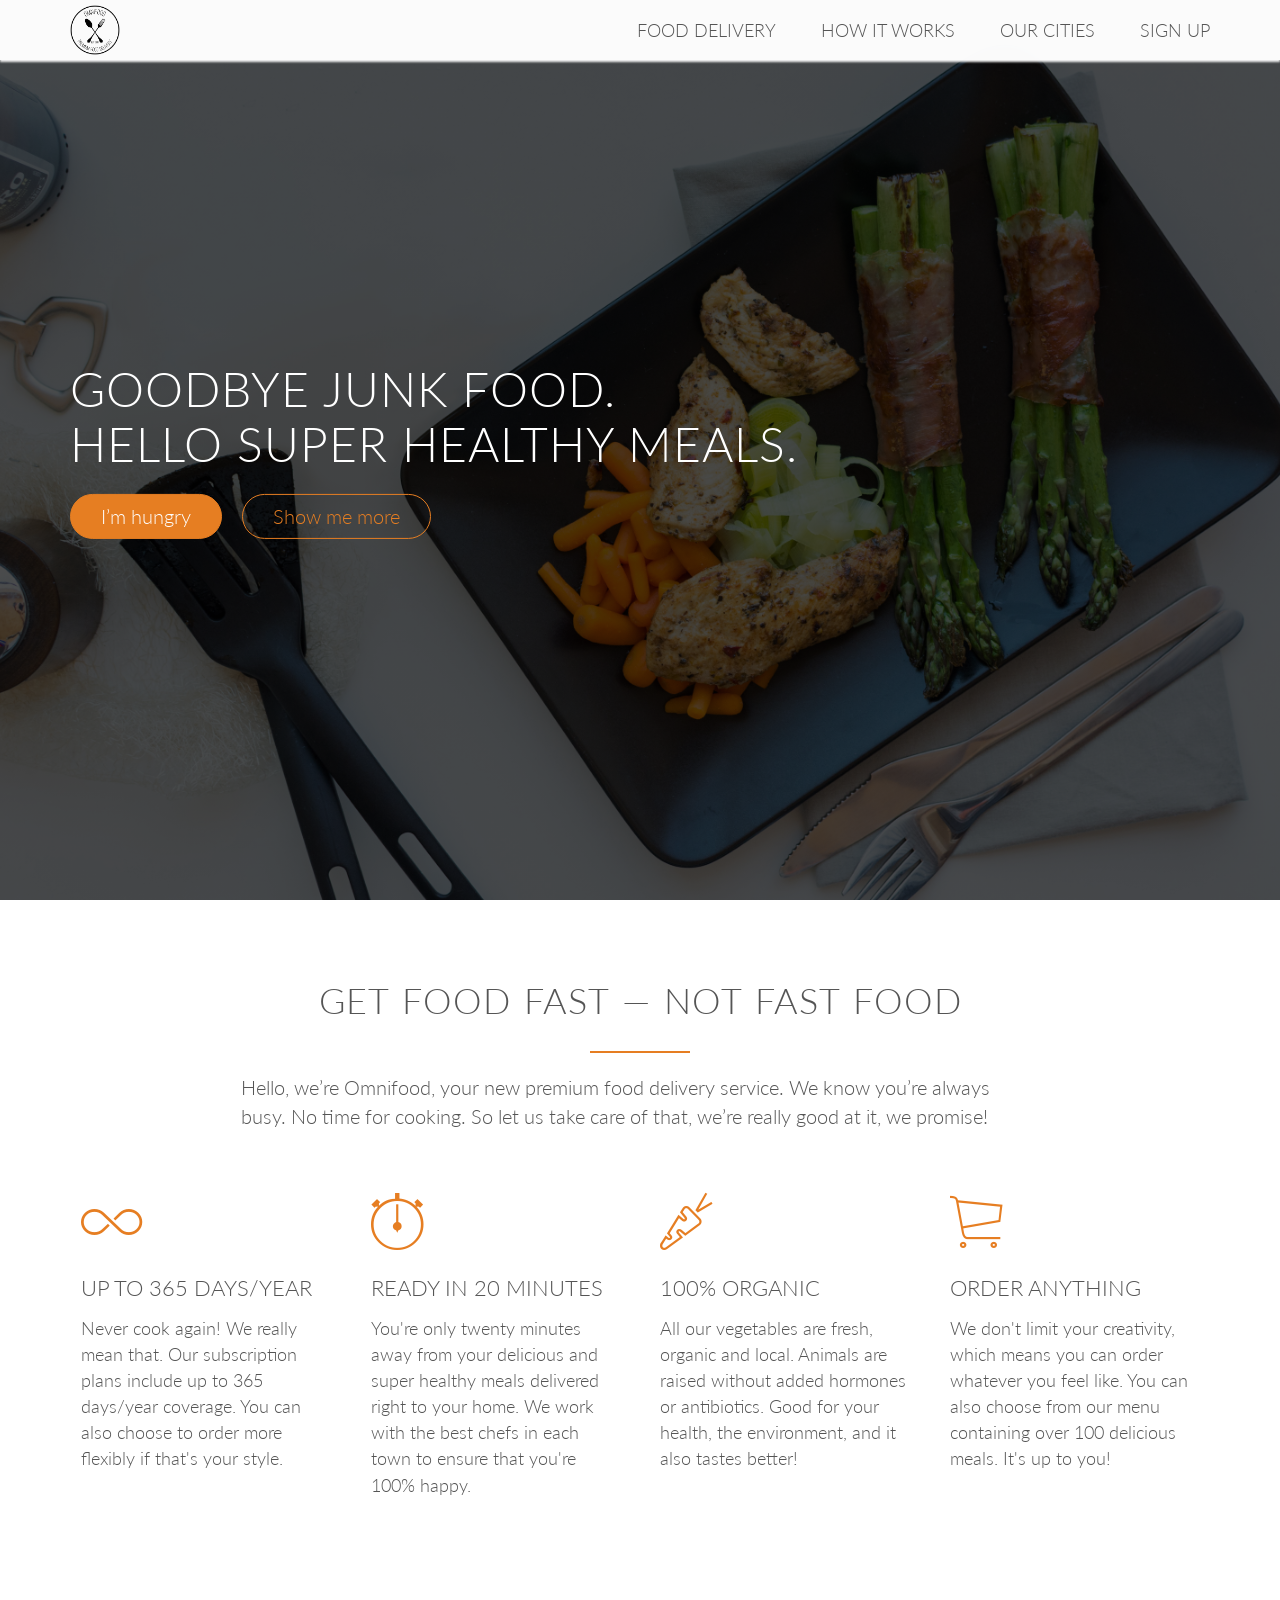
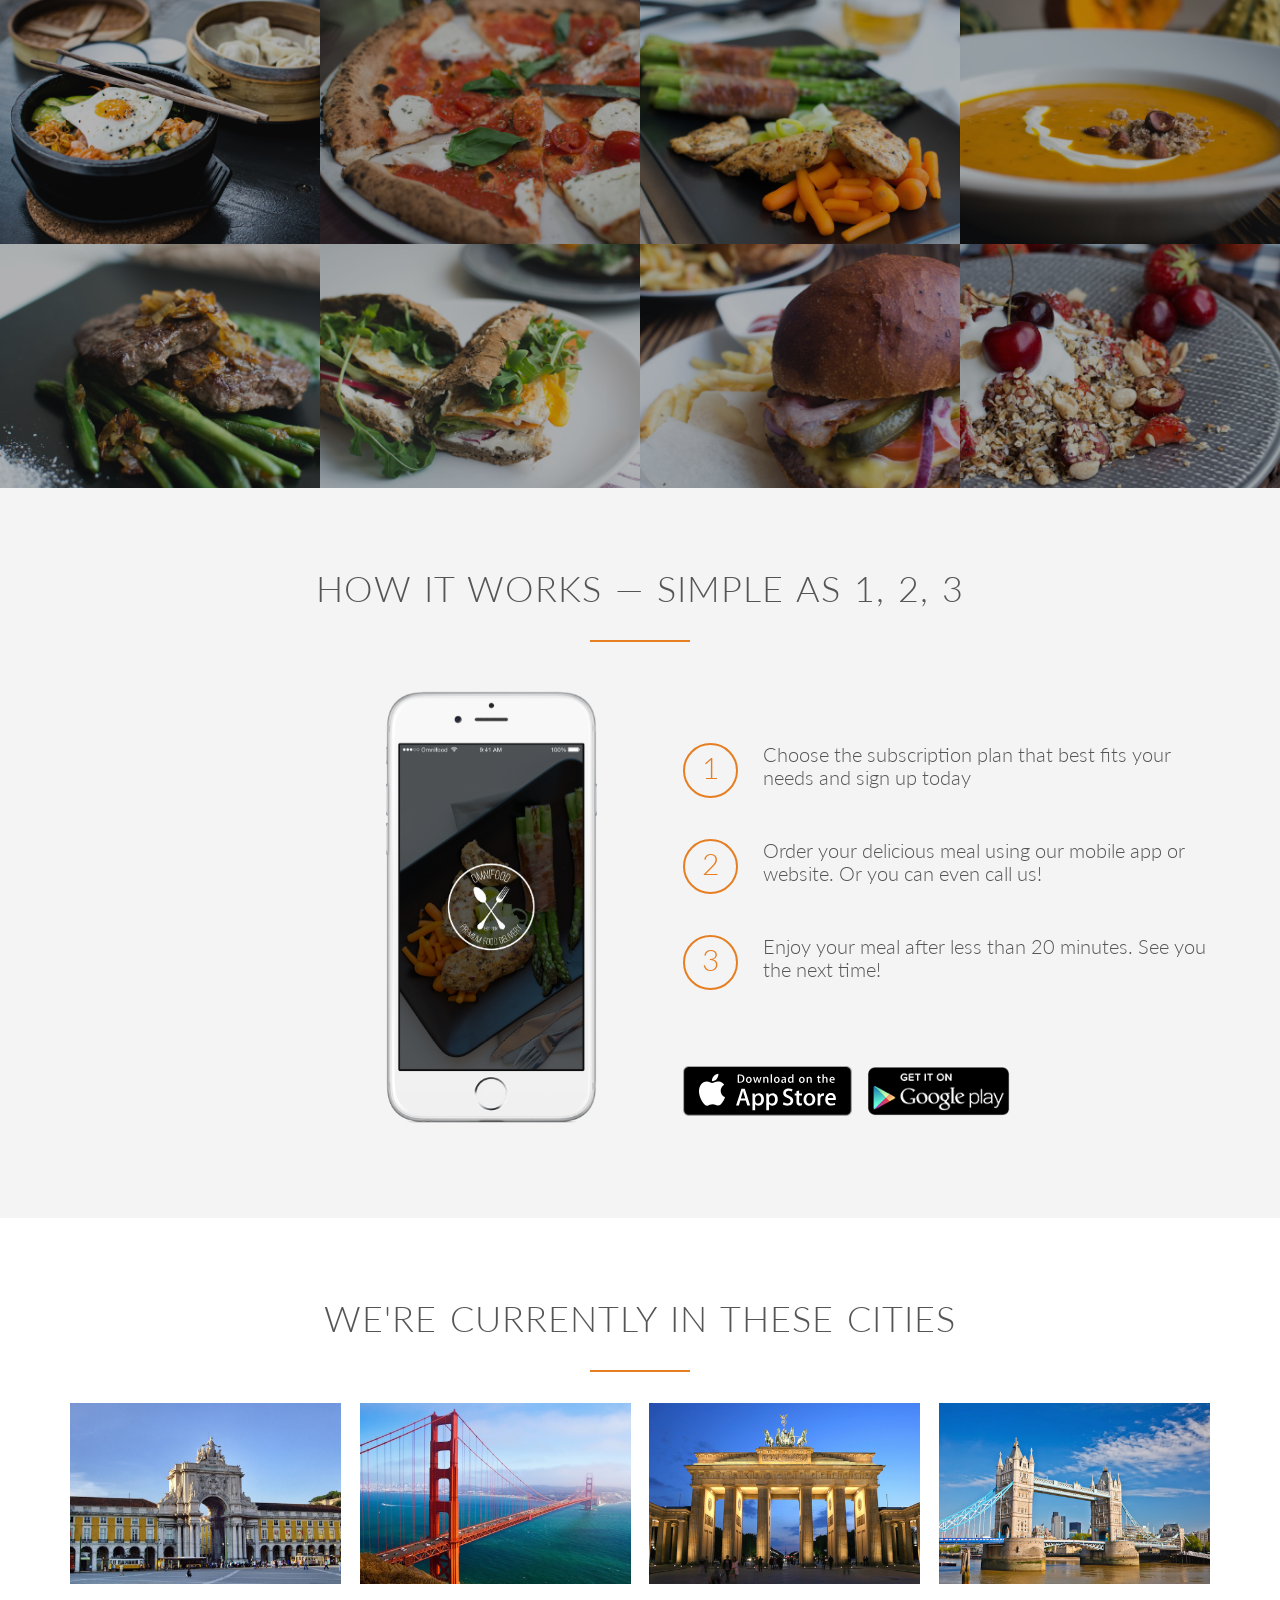
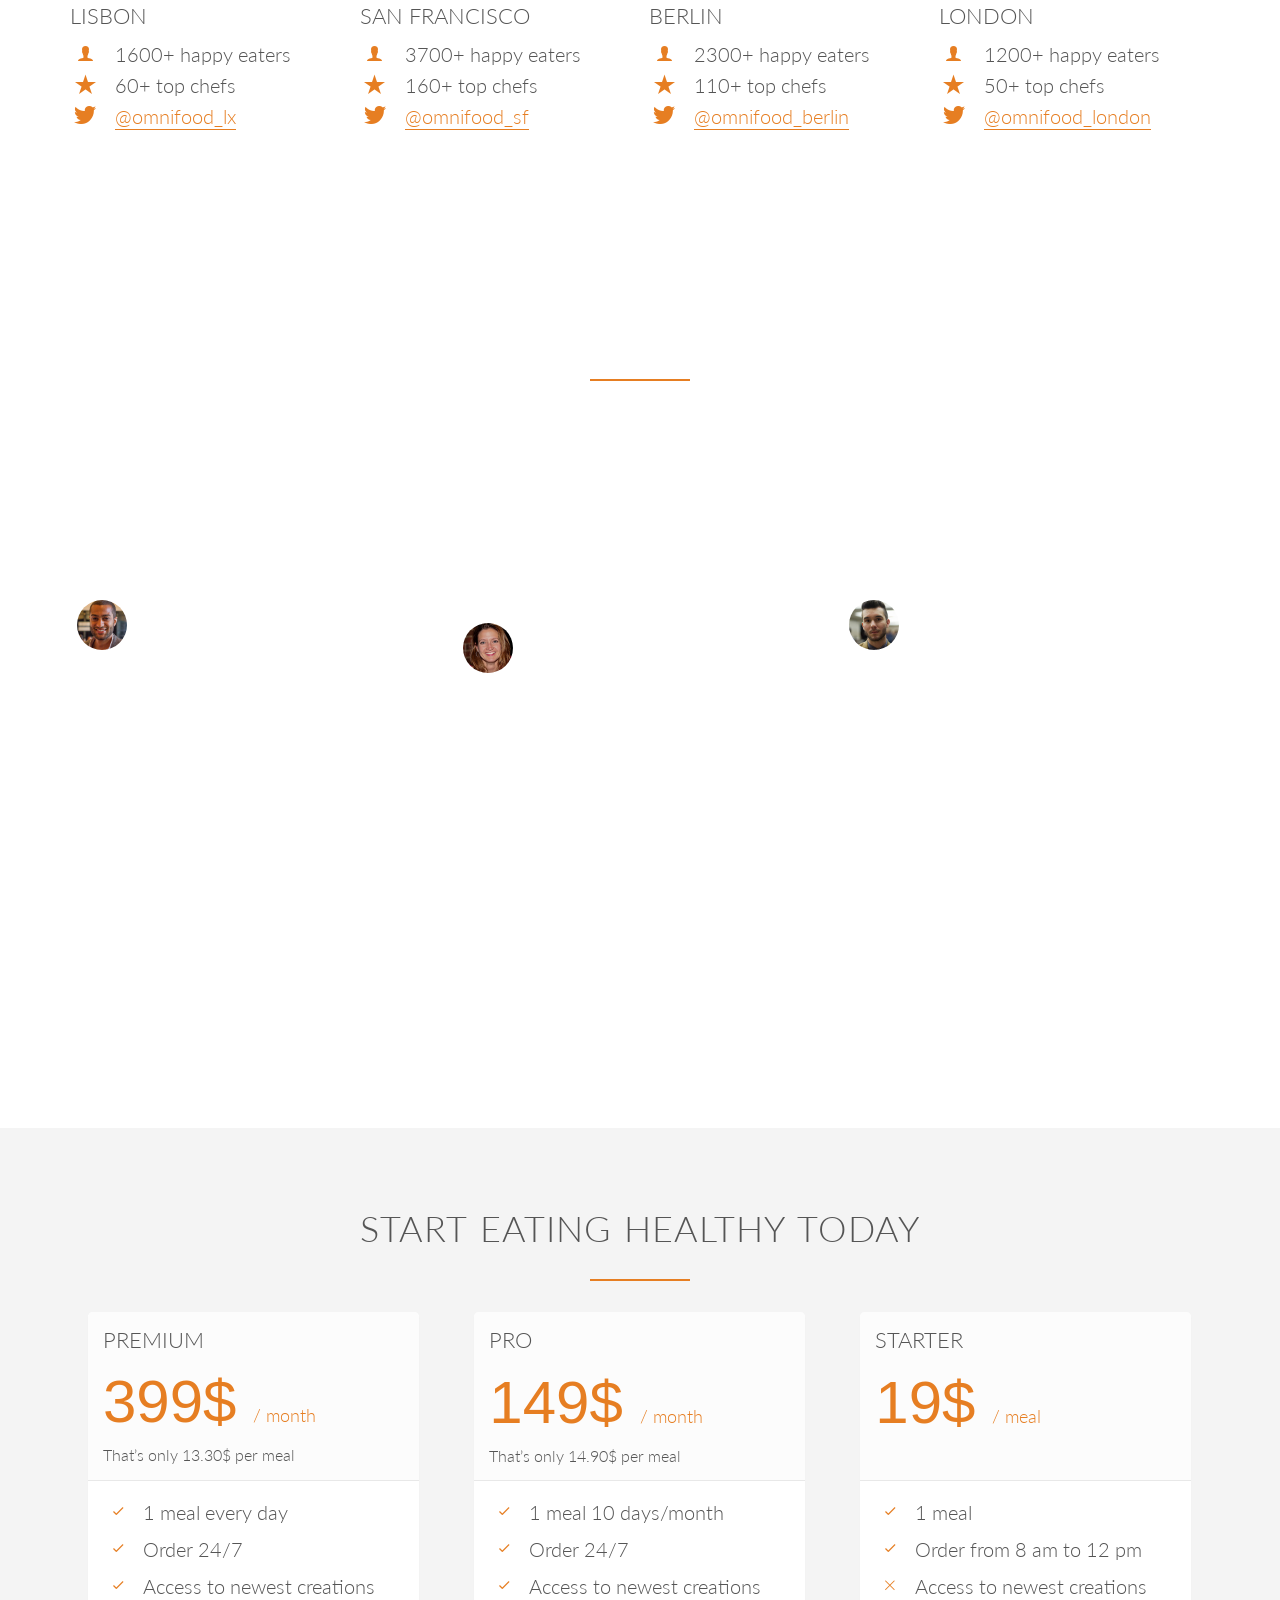
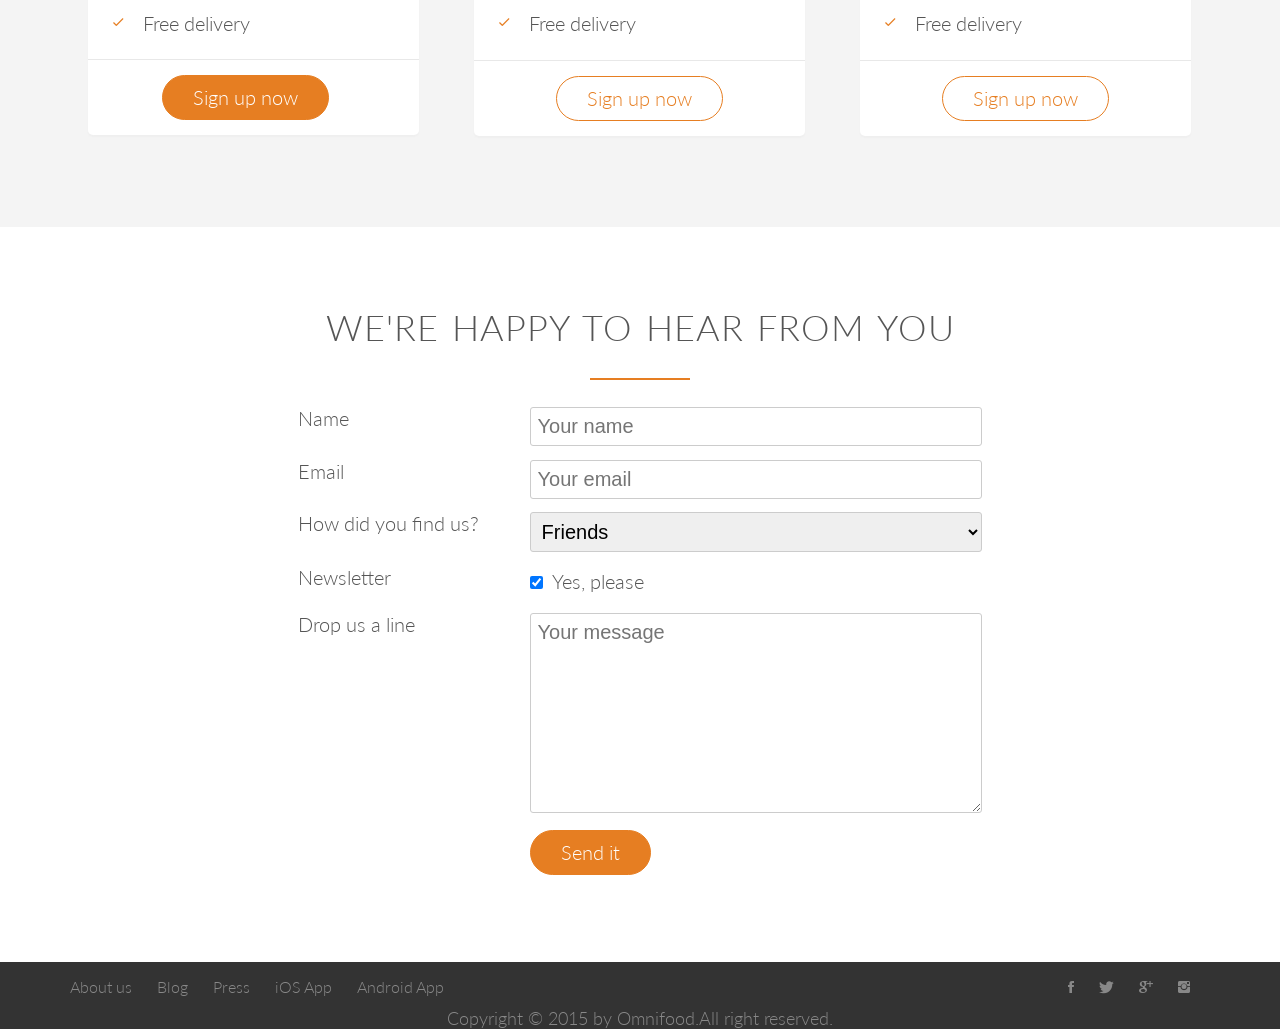
==== commit ae5d60c9: "Final Project" ====
--- a/index.html
+++ b/index.html
@@ -1,14 +1,26 @@
 <!DOCTYPE html>
 <html lang="en">
     <head>
+        <meta charset="utf-8">
         <meta name="viewport" content="width=device-width, initial-scale=1.0">
+        <meta name="description" content="Omifood is premium food delivery service with a mission to bring affordable and healthy meal to as many people as possible.">
         <link rel="stylesheet" type="text/css" href="vendors/css/normalize.css">
         <link rel="stylesheet" type="text/css" href="resources/css/style.css">
         <link rel="stylesheet" type="text/css" href="vendors/css/grid.css">
         <link rel="stylesheet" type="text/css" href="vendors/css/ionicons.min.css">
         <link rel="stylesheet" type="text/css" href="resources/css/queries.css">
+        <link rel="stylesheet" type="text/css" href="vendors/css/animate.css">
         <link href="https://fonts.googleapis.com/css2?family=Lato:ital,wght@0,100;0,300;0,400;1,300&display=swap" rel="stylesheet">
         <title>The Food Factory</title>
+        <link rel="apple-touch-icon" sizes="180x180" href="resources\favicon/apple-touch-icon.png">
+        <link rel="icon" type="image/png" sizes="32x32" href="resources\favicon/favicon-32x32.png">
+        <link rel="icon" type="image/png" sizes="16x16" href="resources\favicon/favicon-16x16.png">
+        <link rel="manifest" href="resources\favicon/site.webmanifest">
+        <link rel="mask-icon" href="resources\favicon/safari-pinned-tab.svg" color="#5bbad5">
+        <link rel="shortcut icon" href="resources\favicon/favicon.ico">
+        <meta name="msapplication-TileColor" content="#da532c">
+        <meta name="msapplication-config" content="resources\favicon/browserconfig.xml">
+        <meta name="theme-color" content="#ffffff">
 
     </head>
 
@@ -18,12 +30,13 @@
                 <div class="row">
                     <img src="resources/img/logo-white.png" alt="Omnifood logo" class ="logo">
                     <img src="resources/img/logo.png" alt="Omnifood logo black" class ="logo-black">
-                    <ul class ="main-nav">
+                    <ul class ="main-nav js--main-nav">
                         <li><a href="#features">Food delivery</a></li>
                         <li><a href="#works">How it works</a></li>
                         <li><a href="#cities">Our cities</a></li>    
                         <li><a href="#plans">Sign up</a></li>                            
                     </ul>
+                    <a class="mobile-nav-icon js--nav-icon"><i class="ion-navicon-round"></i></a>
                 </div>
             </nav>
             <div class="hero-text-box">
@@ -39,7 +52,7 @@
                     Hello, we’re Omnifood, your new premium food delivery service. We know you’re always busy. No time for cooking. So let us take care of that, we’re really good at it, we promise!
                 </p>
             </div>
-            <div class="row">
+            <div class="row js--wp-1">
                 <div class="col span-1-of-4 box">
                     <i class="ion-ios-infinite-outline icon-big"></i>
                     <h3>Up to 365 days/year</h3>
@@ -122,7 +135,7 @@
             </div>
             <div class="row">
                 <div class="col span-1-of-2 steps-box">
-                    <img src="resources/img/app-iPhone.png" alt="Omnifood app on Iphone" class="app-screen">
+                    <img src="resources/img/app-iPhone.png" alt="Omnifood app on Iphone" class="app-screen js--wp-2">
                 </div>
                 <div class="col span-1-of-2 steps-box">
                     <div class="work-steps">
@@ -148,7 +161,7 @@
             <div class="row">
                 <h2>We're currently in these cities</h2>
             </div>
-            <div class="row">
+            <div class="row js--wp-3">
                 <div class="cities span-1-of-4 col">
                     <img src="resources/img/lisbon-3.jpg" alt="Lisbon">
                     <h3>Lisbon</h3>
@@ -247,7 +260,7 @@
             </div>
             <div class="row">
                 <div class="col span-1-of-3">
-                    <div class="plan-box">
+                    <div class="plan-box js--wp-4">
                         <div>
                             <h3>Premium</h3>
                             <p class="plan-price">399$ <span>/ month</span></p>
--- a/resources/css/style.css
+++ b/resources/css/style.css
@@ -233,9 +233,6 @@
     border-bottom: 2px solid #e67e22;
 }
 /* Sticky Navi */
-.sticky .main-nav{
-    margin-top: 18px;
-}
 .sticky{
     position: fixed;
     top: 0;
@@ -245,6 +242,9 @@
     box-shadow: 0 2px 2px #efefef;
     z-index: 9999;
 }
+.sticky .main-nav{
+    margin-top: 18px;
+}
 .sticky .main-nav li a:link,
 .sticky .main-nav li a:visited{
     padding:  17px 0;
@@ -255,6 +255,18 @@
 }
 .sticky .logo-black {
     display: block;
+}
+
+/*Mobile Navi*/
+.mobile-nav-icon{
+    float: right;
+    margin-top: 40px;
+    cursor: pointer;
+    display: none;
+}
+.mobile-nav-icon i{
+    font-size: 200%;
+    color: white;
 }
 
 /*-------------------------------------------------------*/
@@ -541,4 +553,23 @@
 }
 .ion-social-instagram:hover{
     color: #cd486b;
+}
+
+/*-------------------------------------------------------*/
+/*Animation*/
+/*-------------------------------------------------------*/
+.js--wp-1,
+.js--wp-2,
+.js--wp-3{
+    opacity: 0;
+    animation-duration: 1s;
+}
+.js--wp-4{
+    animation-duration: 1s;
+}
+
+.js--wp-1.animated,
+.js--wp-2.animated,
+.js--wp-3.animated{
+    opacity: 1;
 }
--- a/resources/css/queries.css
+++ b/resources/css/queries.css
@@ -20,6 +20,56 @@
         margin: 0 0 4% 0 ;
     }
     .main-nav { display: none;}
+    /*.sticky .main-nav{display: block;}*/
+    .sticky .main-nav{
+        margin-top: 10px;
+    }
+    .sticky .main-nav li a:link,
+    .sticky .main-nav li a:visited{
+        padding:  10px 0;
+    }
+    .mobile-nav-icon{
+        display: inline-block;
+        margin-top: 20px;
+    }
+    .sticky .mobile-nav-icon i{
+        color: #555555;
+    }
+    .sticky .mobile-nav-icon{
+        margin-top: 5px;
+    }
+    .sticky .main-nav li a:link,
+    .sticky .main-nav li a:visited{
+        margin-top: -10px;
+    }
+    .main-nav{
+        float: left;
+        margin-top: 15px;
+        margin-left: 25px;
+    }
+    .main-nav li{
+        display: block;
+    }
+    .main-nav li a:link,
+    .main-nav li a:visited{
+        display: block;
+        border:  0;
+        padding: 10px 0px;
+        font-size: 100%;
+    }
+    .main-nav li{
+        margin-left: 10px;
+    }
+    /*.sticky .main-nav li a:link,
+    .sticky .main-nav li a:visited{
+        font-size: 40%;
+    }*/
+    .logo-black {
+        height: 50px;
+        width: auto;
+        margin-top: 10px;
+        margin-bottom: 3px;
+    }
     .long-copy{
         width: 100%;
         margin-left: 0%;
